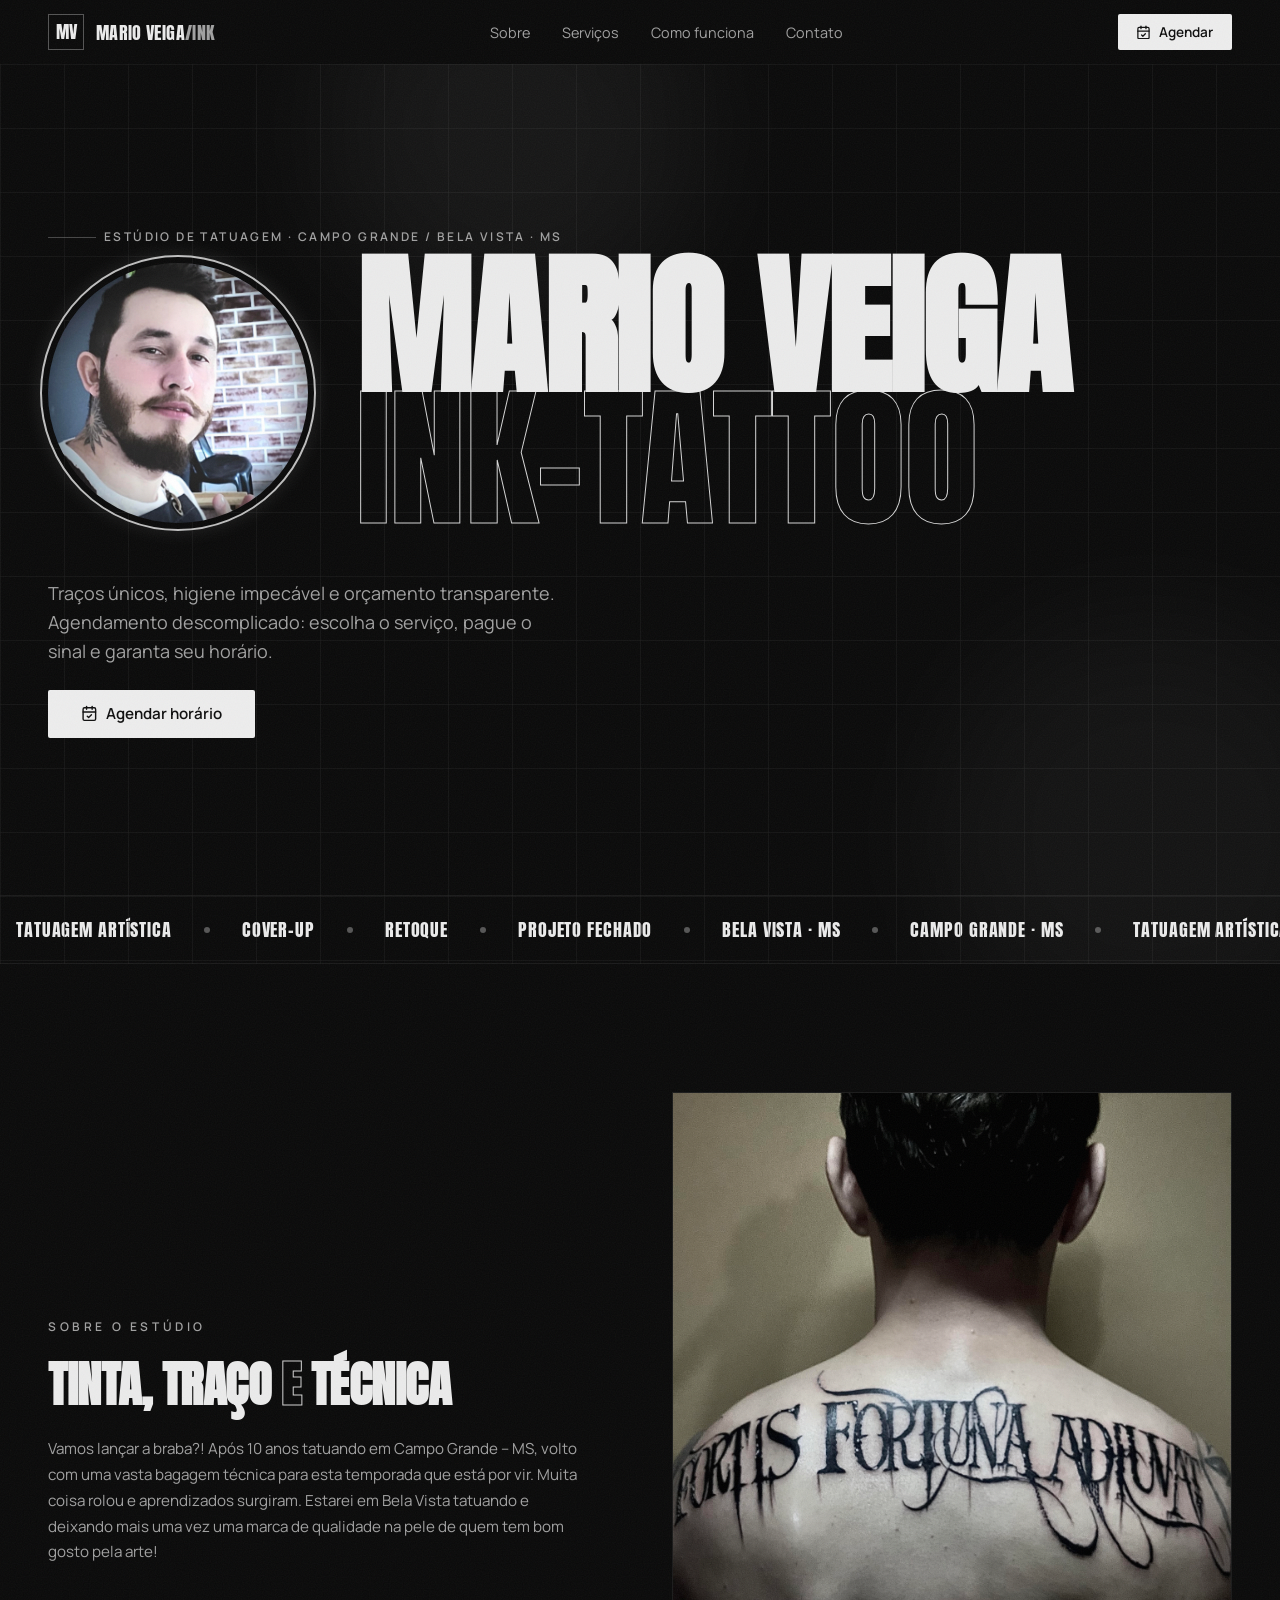
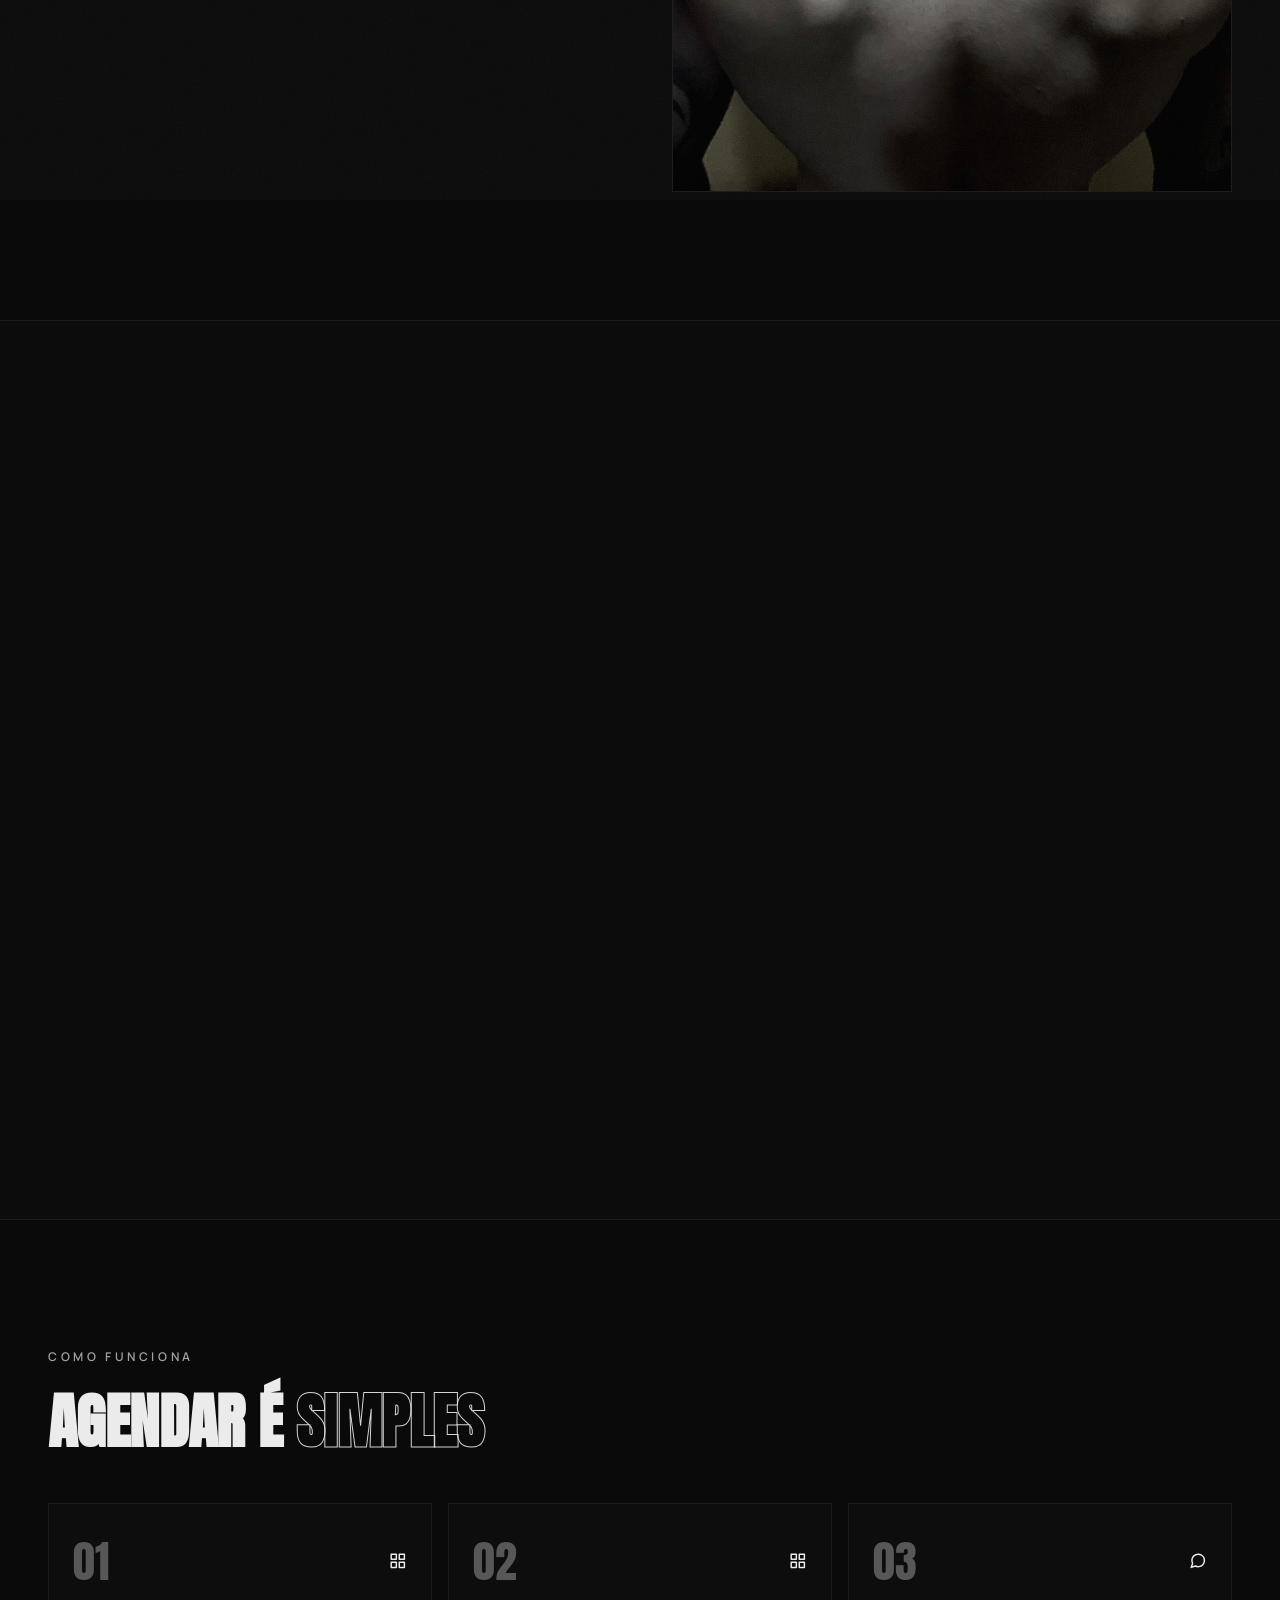
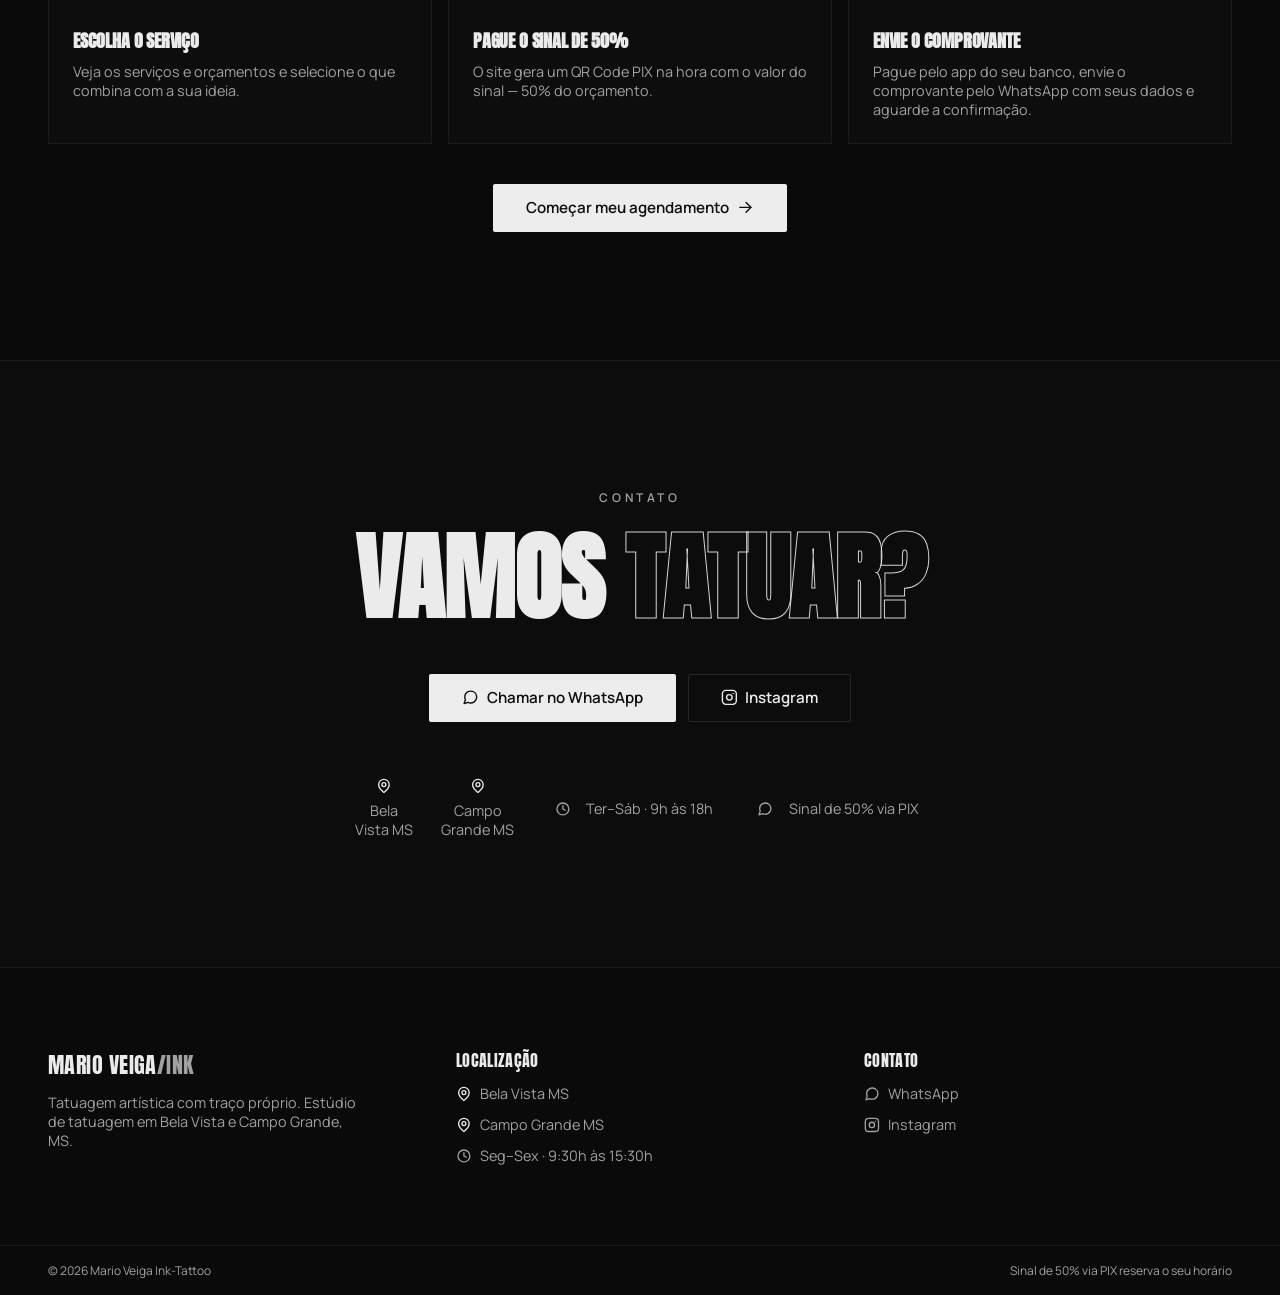
==== index.html @ 8af50e19 "primeiro commit Site pronto, html css e js." ====
<!doctype html>
<html lang="pt-BR">
  <head>
    <meta charset="UTF-8" />
    <link href="./favicon.ico" rel="icon shortcut" />
    <meta name="viewport" content="width=device-width, initial-scale=1.0" />
    <link rel="preconnect" href="https://fonts.googleapis.com" />
    <link rel="preconnect" href="https://fonts.gstatic.com" crossorigin />
    <link
      href="https://fonts.googleapis.com/css2?family=Anton&family=Manrope:wght@400;500;600;700;800&display=swap"
      rel="stylesheet"
    />
    <link rel="stylesheet" href="./assets/css/variables.css" />
    <link rel="stylesheet" href="./assets/css/resset.css" />
    <link rel="stylesheet" href="./assets/css/base.css" />
    <link rel="stylesheet" href="./assets/css/components.css" />
    <link rel="stylesheet" href="./assets/css/navbar.css" />
    <link rel="stylesheet" href="assets/css/style.css" />
    <link rel="stylesheet" href="assets/css/responsive.css" />
    <title>Mario Veiga Ink-Tattoo | Estúdio de Tatuagem e Piercing, MS</title>
    <meta
      name="description"
      content="Estúdio de tatuagem e piercing,Bela Vista-MS e Campo Grande-MS. Agende seu horário com sinal de 50% via PIX e garanta sua sessão."
    />
    <meta name="author" content="Mario Veiga Ink-Tattoo" />
  </head>
  <body class="grain" data-page="index">
    <!-- ===== Navbar ===== -->
    <header class="navbar">
      <div class="container navbar-row">
        <a href="index.html" class="brand">
          <span class="brand-mark">MV</span>
          <span class="brand-name"
            >MARIO VEIGA<span class="muted">/INK</span></span
          >
        </a>

        <nav class="nav-links">
          <button type="button" data-scroll-to="sobre">Sobre</button>
          <button type="button" data-scroll-to="servicos">Serviços</button>
          <button type="button" data-scroll-to="como-funciona">
            Como funciona
          </button>
          <button type="button" data-scroll-to="contato">Contato</button>
        </nav>

        <div class="navbar-cta">
          <a class="btn btn-primary btn-sm" href="agendar.html">
            <svg class="icon" viewBox="0 0 24 24">
              <rect x="3" y="4" width="18" height="18" rx="2" />
              <line x1="16" y1="2" x2="16" y2="6" />
              <line x1="8" y1="2" x2="8" y2="6" />
              <line x1="3" y1="10" x2="21" y2="10" />
              <path d="m9 16 2 2 4-4" />
            </svg>
            Agendar
          </a>
        </div>

        <button
          type="button"
          class="nav-toggle"
          data-nav-toggle
          aria-label="Abrir menu"
          aria-expanded="false"
        >
          <svg class="icon" viewBox="0 0 24 24">
            <line x1="4" y1="7" x2="20" y2="7" />
            <line x1="4" y1="12" x2="20" y2="12" />
            <line x1="4" y1="17" x2="20" y2="17" />
          </svg>
        </button>
      </div>

      <nav class="mobile-menu" data-mobile-menu>
        <div class="mobile-menu-links">
          <button type="button" data-scroll-to="sobre">Sobre</button>
          <button type="button" data-scroll-to="servicos">Serviços</button>
          <button type="button" data-scroll-to="como-funciona">
            Como funciona
          </button>
          <button type="button" data-scroll-to="contato">Contato</button>
          <a class="btn btn-primary btn-sm" href="agendar.html">
            <svg class="icon" viewBox="0 0 24 24">
              <rect x="3" y="4" width="18" height="18" rx="2" />
              <line x1="16" y1="2" x2="16" y2="6" />
              <line x1="8" y1="2" x2="8" y2="6" />
              <line x1="3" y1="10" x2="21" y2="10" />
              <path d="m9 16 2 2 4-4" />
            </svg>
            Agendar
          </a>
        </div>
      </nav>
    </header>

    <main>
      <!-- ===== Hero ===== -->
      <section class="hero">
        <div class="hero-grid"></div>
        <div class="hero-glow-a"></div>
        <div class="hero-glow-b"></div>

        <div class="container hero-inner">
          <div class="hero-headline">
            <p class="hero-kicker">
              ESTÚDIO DE TATUAGEM · CAMPO GRANDE / BELA VISTA · MS
            </p>

            <div class="hero-title-group">
              <div
                class="about-placeholder-Selfie selfie-reveal"
                data-about-image-slot
              >
                <img
                  class="my-selfie"
                  src="./assets/img/Eu.jpg"
                  alt="Mario Veiga"
                />
              </div>

              <div class="hero-titles">
                <h1 class="display hero-title">Mario Veiga</h1>
                <p class="display hero-title text-outline">Ink-Tattoo</p>
              </div>
            </div>

            <div class="hero-sub">
              <p class="hero-copy">
                Traços únicos, higiene impecável e orçamento transparente.
                Agendamento descomplicado: escolha o serviço, pague o sinal e
                garanta seu horário.
              </p>

              <div class="hero-actions">
                <a class="btn btn-primary btn-lg" href="agendar.html">
                  <svg class="icon" viewBox="0 0 24 24">
                    <rect x="3" y="4" width="18" height="18" rx="2" />
                    <line x1="16" y1="2" x2="16" y2="6" />
                    <line x1="8" y1="2" x2="8" y2="6" />
                    <line x1="3" y1="10" x2="21" y2="10" />
                    <path d="m9 16 2 2 4-4" />
                  </svg>
                  Agendar horário
                </a>
              </div>
            </div>
          </div>
        </div>

        <div class="marquee-track">
          <div class="marquee-strip">
            <div class="marquee-copy">
              <span class="marquee-item"
                >Tatuagem artística<span class="dot"></span
              ></span>
              <span class="marquee-item"
                >Cover-up<span class="dot"></span
              ></span>
              <span class="marquee-item">Retoque<span class="dot"></span></span>
              <span class="marquee-item"
                >Projeto fechado<span class="dot"></span
              ></span>
              <span class="marquee-item"
                >Bela Vista · MS<span class="dot"></span
              ></span>
              <span class="marquee-item"
                >Campo Grande · MS<span class="dot"></span
              ></span>
            </div>
            <div class="marquee-copy" aria-hidden="true">
              <span class="marquee-item"
                >Tatuagem artística<span class="dot"></span
              ></span>
              <span class="marquee-item"
                >Cover-up<span class="dot"></span
              ></span>
              <span class="marquee-item">Retoque<span class="dot"></span></span>
              <span class="marquee-item"
                >Projeto fechado<span class="dot"></span
              ></span>
              <span class="marquee-item"
                >Bela Vista · MS<span class="dot"></span
              ></span>
            </div>
          </div>
        </div>
      </section>

      <!-- ===== Sobre ===== -->
      <section id="sobre" class="section container">
        <div class="about-grid">
          <div class="reveal">
            <p class="eyebrow">SOBRE O ESTÚDIO</p>
            <h2 class="display about-heading">
              Tinta, traço <span class="text-outline">e</span> técnica
            </h2>
            <p class="about-copy">
              Vamos lançar a braba?! Após 10 anos tatuando em Campo Grande – MS,
              volto com uma vasta bagagem técnica para esta temporada que está
              por vir. Muita coisa rolou e aprendizados surgiram. Estarei em
              Bela Vista tatuando e deixando mais uma vez uma marca de qualidade
              na pele de quem tem bom gosto pela arte!
            </p>
          </div>

          <div class="about-frame reveal">
            <div class="about-placeholder" data-about-image-slot>
              <img
                src="./assets/img/Tattoo.jpg"
                alt="Imagem de tatuagem feita por Mario Veiga Ink-Tattoo"
              />
            </div>
          </div>
        </div>
      </section>

      <!-- ===== Serviços ===== -->
      <section id="servicos" class="section-bordered">
        <div class="container section">
          <div class="services-head reveal">
            <div>
              <p class="eyebrow">SERVIÇOS & ORÇAMENTOS</p>
              <h2 class="display">
                O que você <span class="text-outline">vai</span> tatuar
              </h2>
            </div>
            <p class="services-note">
              Valores de referência. O orçamento final é confirmado no WhatsApp
              antes de reservar.
            </p>
          </div>

          <div class="services-grid" data-services-grid></div>
        </div>
      </section>

      <!-- ===== Como funciona ===== -->
      <section id="como-funciona" class="section container">
        <div class="how-head reveal">
          <p class="eyebrow">COMO FUNCIONA</p>
          <h2 class="display">
            Agendar é <span class="text-outline">simples</span>
          </h2>
        </div>

        <div class="how-grid">
          <div class="how-card reveal">
            <div class="how-card-top">
              <span class="how-number">01</span>
              <svg class="icon" viewBox="0 0 24 24">
                <rect x="3" y="3" width="7" height="7" />
                <rect x="14" y="3" width="7" height="7" />
                <rect x="14" y="14" width="7" height="7" />
                <rect x="3" y="14" width="7" height="7" />
              </svg>
            </div>
            <h3 class="display">Escolha o serviço</h3>
            <p>
              Veja os serviços e orçamentos e selecione o que combina com a sua
              ideia.
            </p>
          </div>
          <div class="how-card reveal">
            <div class="how-card-top">
              <span class="how-number">02</span>
              <svg class="icon" viewBox="0 0 24 24">
                <rect x="3" y="3" width="7" height="7" />
                <rect x="14" y="3" width="7" height="7" />
                <rect x="14" y="14" width="7" height="7" />
                <rect x="3" y="14" width="7" height="7" />
              </svg>
            </div>
            <h3 class="display">Pague o sinal de 50%</h3>
            <p>
              O site gera um QR Code PIX na hora com o valor do sinal — 50% do
              orçamento.
            </p>
          </div>
          <div class="how-card reveal">
            <div class="how-card-top">
              <span class="how-number">03</span>
              <svg class="icon" viewBox="0 0 24 24">
                <path
                  d="M21 11.5a8.38 8.38 0 0 1-.9 3.8 8.5 8.5 0 0 1-7.6 4.7 8.38 8.38 0 0 1-3.8-.9L3 21l1.9-5.7a8.38 8.38 0 0 1-.9-3.8 8.5 8.5 0 0 1 4.7-7.6 8.38 8.38 0 0 1 3.8-.9h.5a8.48 8.48 0 0 1 8 8v.5z"
                />
              </svg>
            </div>
            <h3 class="display">Envie o comprovante</h3>
            <p>
              Pague pelo app do seu banco, envie o comprovante pelo WhatsApp com
              seus dados e aguarde a confirmação.
            </p>
          </div>
        </div>

        <div class="how-cta reveal">
          <a class="btn btn-primary btn-lg" href="agendar.html">
            Começar meu agendamento
            <svg class="icon" viewBox="0 0 24 24">
              <line x1="4" y1="12" x2="20" y2="12" />
              <polyline points="13 5 20 12 13 19" />
            </svg>
          </a>
        </div>
      </section>

      <!-- ===== Contato ===== -->
      <section
        id="contato"
        class="section-top-border"
        style="background: hsl(0 0% 7% / 0.3)"
      >
        <div class="container section contact-inner reveal">
          <p class="eyebrow">CONTATO</p>
          <h2 class="display">
            Vamos <span class="text-outline">tatuar?</span>
          </h2>

          <div class="contact-actions">
            <a
              class="btn btn-primary btn-lg"
              data-whatsapp-link
              href="#"
              target="_blank"
              rel="noreferrer"
            >
              <svg class="icon" viewBox="0 0 24 24">
                <path
                  d="M21 11.5a8.38 8.38 0 0 1-.9 3.8 8.5 8.5 0 0 1-7.6 4.7 8.38 8.38 0 0 1-3.8-.9L3 21l1.9-5.7a8.38 8.38 0 0 1-.9-3.8 8.5 8.5 0 0 1 4.7-7.6 8.38 8.38 0 0 1 3.8-.9h.5a8.48 8.48 0 0 1 8 8v.5z"
                />
              </svg>
              Chamar no WhatsApp
            </a>
            <a
              class="btn btn-outline btn-lg"
              data-instagram-link
              href="#"
              target="_blank"
              rel="noreferrer"
            >
              <svg class="icon" viewBox="0 0 24 24">
                <rect x="2" y="2" width="20" height="20" rx="5" />
                <circle cx="12" cy="12" r="4" />
                <line x1="17.5" y1="6.5" x2="17.5" y2="6.5" />
              </svg>
              Instagram
            </a>
          </div>

          <div class="contact-info">
            <div class="location-list" data-locations></div>

            <div>
              <svg class="icon" viewBox="0 0 24 24">
                <circle cx="12" cy="12" r="9" />
                <polyline points="12 7 12 12 15.5 14" />
              </svg>
              <span>Ter–Sáb · 9h às 18h</span>
            </div>

            <div>
              <svg class="icon" viewBox="0 0 24 24">
                <path
                  d="M21 11.5a8.38 8.38 0 0 1-.9 3.8 8.5 8.5 0 0 1-7.6 4.7 8.38 8.38 0 0 1-3.8-.9L3 21l1.9-5.7a8.38 8.38 0 0 1-.9-3.8 8.5 8.5 0 0 1 4.7-7.6 8.38 8.38 0 0 1 3.8-.9h.5a8.48 8.48 0 0 1 8 8v.5z"
                />
              </svg>
              <span>Sinal de 50% via PIX</span>
            </div>
          </div>
        </div>
      </section>
    </main>

    <!-- ===== Rodapé ===== -->
    <footer class="section-top-border">
      <div class="container footer-top">
        <div>
          <p class="footer-brand">MARIO VEIGA<span class="muted">/INK</span></p>
          <p class="footer-tagline">
            <span data-tagline></span>. Estúdio de tatuagem em
            <span data-city></span>.
          </p>
        </div>

        <div class="footer-col">
          <p class="footer-col-title">LOCALIZAÇÃO</p>

          <div class="footer-locations" data-locations></div>

          <p>
            <svg class="icon" viewBox="0 0 24 24">
              <circle cx="12" cy="12" r="9" />
              <polyline points="12 7 12 12 15.5 14" />
            </svg>
            Seg–Sex · 9:30h às 15:30h
          </p>
        </div>

        <div class="footer-col">
          <p class="footer-col-title">CONTATO</p>
          <a data-whatsapp-link href="#" target="_blank" rel="noreferrer">
            <svg class="icon" viewBox="0 0 24 24">
              <path
                d="M21 11.5a8.38 8.38 0 0 1-.9 3.8 8.5 8.5 0 0 1-7.6 4.7 8.38 8.38 0 0 1-3.8-.9L3 21l1.9-5.7a8.38 8.38 0 0 1-.9-3.8 8.5 8.5 0 0 1 4.7-7.6 8.38 8.38 0 0 1 3.8-.9h.5a8.48 8.48 0 0 1 8 8v.5z"
              />
            </svg>
            WhatsApp
          </a>
          <a data-instagram-link href="#" target="_blank" rel="noreferrer">
            <svg class="icon" viewBox="0 0 24 24">
              <rect x="2" y="2" width="20" height="20" rx="5" />
              <circle cx="12" cy="12" r="4" />
              <line x1="17.5" y1="6.5" x2="17.5" y2="6.5" />
            </svg>
            Instagram
          </a>
        </div>
      </div>

      <div class="footer-bottom">
        <div class="container">
          <p>© <span data-year></span> <span data-studio-name></span></p>
          <p>Sinal de 50% via PIX reserva o seu horário</p>
        </div>
      </div>
    </footer>

    <script src="assets/js/config.js"></script>
    <script src="assets/js/pix.js"></script>
    <script src="assets/js/main.js"></script>
  </body>
</html>
---- assets/css/variables.css ----
/* ============================================================
   Mario Veiga Ink-Tattoo — folha de estilos única
   Tema: preto e cinza, tipografia Anton (display) + Manrope (texto)
   ============================================================ */

:root {
  --background: hsl(0 0% 4%);
  --foreground: hsl(0 0% 92%);

  --card: hsl(0 0% 7%);
  --card-foreground: hsl(0 0% 92%);

  --primary: hsl(0 0% 93%);
  --primary-foreground: hsl(0 0% 6%);

  --muted-foreground: hsl(0 0% 63%);

  --destructive: hsl(0 72% 44%);
  --destructive-foreground: hsl(0 0% 98%);

  --border: hsl(0 0% 15%);
  --border-soft: hsl(0 0% 15% / 0.6);
  --input: hsl(0 0% 15%);
  --ring: hsl(0 0% 70%);

  --radius: 0.5rem;
}
---- assets/css/resset.css ----
/* ---------- Reset ---------- */
*,
*::before,
*::after {
  box-sizing: border-box;
  margin: 0;
  padding: 0;
}

html {
  scroll-behavior: smooth;
}

body {
  background: var(--background);
  color: var(--foreground);
  font-family: "Manrope", ui-sans-serif, system-ui, sans-serif;
  -webkit-font-smoothing: antialiased;
  min-height: 100%;
}

img {
  max-width: 100%;
  display: block;
}

a {
  color: inherit;
  text-decoration: none;
}

button {
  font: inherit;
  color: inherit;
  background: none;
  border: none;
  cursor: pointer;
}

input,
select,
textarea {
  font: inherit;
  color: inherit;
}

ul,
ol {
  list-style: none;
}

::selection {
  background: hsl(0 0% 92%);
  color: hsl(0 0% 6%);
}

:focus-visible {
  outline: 2px solid var(--ring);
  outline-offset: 2px;
}

svg {
  flex-shrink: 0;
}

.icon {
  width: 1.1em;
  height: 1.1em;
  stroke: currentColor;
  fill: none;
  stroke-width: 2;
  stroke-linecap: round;
  stroke-linejoin: round;
  vertical-align: -0.15em;
}
---- assets/css/base.css ----
/* ---------- Layout ---------- */
.container {
  width: 100%;
  max-width: 1280px;
  margin: 0 auto;
  padding-left: 1.5rem;
  padding-right: 1.5rem;
}

.section {
  padding-top: 6rem;
  padding-bottom: 6rem;
}

.section-bordered {
  border-top: 1px solid var(--border-soft);
  border-bottom: 1px solid var(--border-soft);
  background: hsl(0 0% 7% / 0.3);
}

.section-top-border {
  border-top: 1px solid var(--border-soft);
}

/* ---------- Grain overlay ---------- */
.grain {
  position: relative;
  min-height: 100vh;
  overflow-x: hidden;
}

.grain::after {
  content: "";
  position: fixed;
  inset: -100%;
  pointer-events: none;
  z-index: 60;
  opacity: 0.05;
  background-image: url("data:image/svg+xml,%3Csvg xmlns='http://www.w3.org/2000/svg' width='300' height='300'%3E%3Cfilter id='n'%3E%3CfeTurbulence type='fractalNoise' baseFrequency='0.85' numOctaves='2' stitchTiles='stitch'/%3E%3C/filter%3E%3Crect width='100%25' height='100%25' filter='url(%23n)'/%3E%3C/svg%3E");
}

/* ---------- Reveal-on-scroll ---------- */
.reveal {
  opacity: 0;
  transform: translateY(24px);
  transition:
    opacity 0.6s ease,
    transform 0.6s ease;
}

.reveal.is-visible {
  opacity: 1;
  transform: translateY(0);
}

/* ---------- Typography ---------- */
.eyebrow {
  margin-bottom: 1.5rem;
  font-size: 0.75rem;
  font-weight: 600;
  letter-spacing: 0.3em;
  color: var(--muted-foreground);
}

.display {
  font-family: "Anton", ui-sans-serif, system-ui, sans-serif;
  text-transform: uppercase;
  letter-spacing: -0.01em;
}

.text-outline {
  color: transparent;
  -webkit-text-stroke: 1px hsl(0 0% 92% / 0.9);
}

.muted {
  color: var(--muted-foreground);
}

/* Todo comportamento responsivo (media queries) deste arquivo
   foi movido para assets/css/responsive.css */
---- assets/css/components.css ----
/* ---------- Buttons ---------- */
.btn {
  display: inline-flex;
  align-items: center;
  justify-content: center;
  gap: 0.5rem;
  height: 2.75rem;
  padding: 0 1.75rem;
  font-size: 0.9rem;
  font-weight: 600;
  border-radius: 0.125rem;
  border: 1px solid transparent;
  transition:
    background-color 0.2s,
    color 0.2s,
    border-color 0.2s;
  white-space: nowrap;
}

.btn-primary {
  background: var(--primary);
  color: var(--primary-foreground);
}

.btn-primary:hover {
  background: hsl(0 0% 82%);
}

.btn-outline {
  border-color: var(--border);
  color: var(--foreground);
}

.btn-outline:hover {
  border-color: hsl(0 0% 45%);
  background: hsl(0 0% 100% / 0.03);
}

.btn-sm {
  height: 2.25rem;
  padding: 0 1.1rem;
  font-size: 0.85rem;
}

.btn-lg {
  height: 3rem;
  padding: 0 2rem;
  font-size: 0.95rem;
}

.btn-full {
  width: 100%;
}

.btn:disabled {
  opacity: 0.5;
  cursor: not-allowed;
}
---- assets/css/navbar.css ----
Navbar · CSS
/* ============================================================
   Navbar
   ============================================================ */
.navbar {
  position: fixed;
  inset-inline: 0;
  top: 0;
  z-index: 50;
  border-bottom: 1px solid var(--border-soft);
  background: hsl(0 0% 4% / 0.8);
  backdrop-filter: blur(10px);
}
 
.navbar-row {
  height: 4rem;
  display: flex;
  align-items: center;
  justify-content: space-between;
}
 
.brand {
  display: flex;
  align-items: center;
  gap: 0.75rem;
}
 
.brand-mark {
  display: flex;
  align-items: center;
  justify-content: center;
  width: 2.25rem;
  height: 2.25rem;
  border: 1px solid hsl(0 0% 100% / 0.3);
  font-family: "Anton", sans-serif;
  font-size: 1.1rem;
  line-height: 1;
}
 
.brand-name {
  font-family: "Anton", sans-serif;
  font-size: 1.1rem;
  letter-spacing: 0.02em;
  text-transform: uppercase;
}
 
/* Mobile-first: menu de desktop e CTA ficam ocultos por padrão,
   o toggle do menu mobile fica visível. A troca para desktop
   está em responsive.css (≥768px). */
.nav-links {
  display: none;
  align-items: center;
  gap: 2rem;
}
 
.nav-links button {
  font-size: 0.9rem;
  color: var(--muted-foreground);
  transition: color 0.2s;
}
 
.nav-links button:hover {
  color: var(--foreground);
}
 
.navbar-cta {
  display: none;
}
 
.nav-toggle {
  display: inline-flex;
}
 
.mobile-menu {
  display: none;
  border-top: 1px solid var(--border-soft);
  background: hsl(0 0% 4% / 0.95);
  padding: 1rem 1.5rem 1.25rem;
}
 
.mobile-menu.is-open {
  display: block;
}
 
.mobile-menu-links {
  display: flex;
  flex-direction: column;
  gap: 1rem;
}
 
.mobile-menu-links button {
  text-align: left;
  font-size: 0.9rem;
  color: var(--muted-foreground);
}
 
.mobile-menu .btn {
  margin-top: 0.25rem;
}
---- assets/css/style.css ----
/* ============================================================
   HERO SECTION
   ============================================================ */
.hero {
  position: relative;
  display: flex;
  flex-direction: column;
  min-height: 100vh;
  min-height: 100dvh; /* Altura perfeita em navegadores mobile */
  overflow: hidden;
  background-color: hsl(0 0% 4%);
}

.hero-grid {
  position: absolute;
  inset: 0;
  background-image:
    linear-gradient(to right, hsl(0 0% 15% / 0.35) 1px, transparent 1px),
    linear-gradient(to bottom, hsl(0 0% 15% / 0.35) 1px, transparent 1px);
  background-size: 40px 40px; /* Grade menor para melhor escala em telas pequenas */
}

.hero-glow-a,
.hero-glow-b {
  position: absolute;
  border-radius: 50%;
  filter: blur(64px);
  pointer-events: none;
}

.hero-glow-a {
  top: -4rem;
  left: 10%;
  width: 16rem;
  height: 16rem;
  background: hsl(0 0% 100% / 0.05);
}

.hero-glow-b {
  bottom: -4rem;
  right: -4rem;
  width: 18rem;
  height: 18rem;
  background: hsl(0 0% 100% / 0.04);
}

.hero-inner {
  position: relative;
  flex: 1;
  display: flex;
  flex-direction: column;
  justify-content: center;
  padding-top: 6rem; /* Dá espaço para a Navbar fixa */
  padding-bottom: 4rem;
  z-index: 2;
}

.hero-headline {
  position: relative;
  display: flex;
  flex-direction: column;
  align-items: center; /* Centraliza tudo por padrão no Mobile */
  text-align: center;
  width: 100%;
}

.hero-kicker {
  margin-bottom: 1.5rem;
  display: flex;
  align-items: center;
  flex-direction: column; /* Empilha o traço e o texto no mobile */
  gap: 0.5rem;
  font-size: 0.7rem;
  font-weight: 600;
  letter-spacing: 0.2em;
  color: var(--muted-foreground);
  line-height: 1.4;
}

.hero-kicker::before {
  content: "";
  height: 1px;
  width: 2rem;
  background: hsl(0 0% 63% / 0.4);
}

/* Grupo foto + título: no mobile fica empilhado (foto em cima
   do título), no desktop fica lado a lado — ver responsive.css
   (≥1024px). Sem position:absolute, sem padding manual: o
   espaçamento entre foto e texto é só o "gap" do flex. */
.hero-title-group {
  display: flex;
  flex-direction: column;
  align-items: center;
  gap: 1.5rem;
  width: 100%;
}

.hero-titles {
  display: flex;
  flex-direction: column;
  align-items: center;
  width: 100%;
}

.hero-title {
  /* Escala perfeita de 2.2rem até o limite que o container permitir */
  font-size: clamp(2.2rem, 12vw, 10.5rem);
  line-height: 0.85;
  text-align: center;
}

.hero-sub {
  margin-top: 2rem;
  display: flex;
  flex-direction: column;
  align-items: center;
  gap: 1.5rem;
  width: 100%;
  padding: 1.5rem;
}

.hero-copy {
  max-width: 32rem;
  color: var(--muted-foreground);
  font-size: 0.95rem;
  line-height: 1.6;
  padding: 0 1rem;
}

.hero-actions {
  display: flex;
  flex-wrap: wrap;
  gap: 1rem;
  justify-content: center;
  width: 100%;
}

/* FOTO DE PERFIL
   Item flex normal dentro de .hero-title-group — nada de
   position:absolute. O tamanho muda por breakpoint (ver
   responsive.css), mas width sempre é igual a height, então
   é sempre um círculo perfeito (nunca uma "oval"). */
.about-placeholder-Selfie {
  position: relative;
  flex-shrink: 0;
  width: 140px;
  height: 140px;
  z-index: 10;
}

.my-selfie {
  width: 100%;
  height: 100%;
  object-fit: cover;
  border-radius: 50%;
  opacity: 0;
  transform: scale(0.85);
  filter: brightness(0);
}

.about-placeholder-Selfie::after {
  content: "";
  position: absolute;
  inset: -8px;
  border-radius: 50%;
  border: 2px solid hsl(0 0% 92% / 0.8);
  box-shadow: 0 0 20px hsl(0 0% 100% / 0.1);
  opacity: 0;
  transform: scale(0.85);
  pointer-events: none;
}

.about-placeholder-Selfie.is-visible::after {
  animation: frame-pop 0.6s ease-out forwards;
  animation-delay: 1.1s;
}

.about-placeholder-Selfie.is-visible .my-selfie {
  animation: selfie-enter 1.1s cubic-bezier(0.16, 1, 0.3, 1) forwards;
}

/* Antes essa animação sempre terminava em translateX(0),
   o que anulava qualquer posição horizontal definida em CSS
   estático — por isso a foto nunca ficava onde devia no
   desktop, não importava o que a gente mudasse. Agora ela só
   faz fade + leve zoom, então o estado final da animação bate
   exatamente com o estado de repouso definido acima. */
@keyframes selfie-enter {
  0% {
    opacity: 0;
    transform: scale(0.85);
    filter: brightness(0);
  }
  55% {
    opacity: 1;
    filter: brightness(0.35);
  }
  100% {
    opacity: 1;
    transform: scale(1);
    filter: brightness(1);
  }
}

@keyframes frame-pop {
  to {
    opacity: 1;
    transform: scale(1);
  }
}

/* ============================================================
   SOBRE (ABOUT)
   Obs: essa seção não tinha CSS em nenhum arquivo do projeto —
   só existia no HTML. Regras adicionadas do zero, mobile-first,
   seguindo o mesmo padrão visual das outras seções (grid,
   bordas finas, mesma paleta). O breakpoint de 2 colunas está
   em responsive.css.
   ============================================================ */
.about-grid {
  display: grid;
  gap: 2.5rem;
  align-items: center;
}

.about-heading {
  margin-top: 1rem;
  font-size: clamp(2rem, 5vw, 3rem);
  line-height: 1.1;
}

.about-copy {
  margin-top: 1.5rem;
  max-width: 34rem;
  color: var(--muted-foreground);
  font-size: 0.95rem;
  line-height: 1.7;
}

.about-frame {
  border: 1px solid var(--border-soft);
  overflow: hidden;
}

.about-placeholder {
  aspect-ratio: 4 / 5;
  width: 100%;
}

.about-placeholder img {
  width: 100%;
  height: 100%;
  object-fit: cover;
  display: block;
}

/* ============================================================
   SERVIÇOS (SERVICES)
   ============================================================ */
.services-head h2 {
  font-size: clamp(2.2rem, 6vw, 3.75rem);
  line-height: 1.1;
}

.services-note {
  max-width: 20rem;
  font-size: 0.9rem;
  color: var(--muted-foreground);
}

.services-grid {
  display: grid;
  gap: 1rem;
}

.service-card {
  display: flex;
  flex-direction: column;
  border: 1px solid var(--border-soft);
  background: var(--background);
  padding: 1.5rem;
  transition: border-color 0.2s;
}

.service-card:hover {
  border-color: hsl(0 0% 100% / 0.4);
}

.service-card-top {
  display: flex;
  align-items: center;
  justify-content: space-between;
}

.service-index {
  font-family: "Anton", sans-serif;
  font-size: 0.85rem;
  color: var(--muted-foreground);
}

.service-duration {
  display: flex;
  align-items: center;
  gap: 0.35rem;
  font-size: 0.75rem;
  color: var(--muted-foreground);
}

.service-card h3 {
  margin-top: 2rem;
  font-size: 1.4rem;
}

.service-desc {
  margin-top: 0.5rem;
  flex: 1;
  font-size: 0.9rem;
  color: var(--muted-foreground);
}

.service-foot {
  margin-top: 1.5rem;
  padding-top: 1rem;
  border-top: 1px solid var(--border-soft);
  display: flex;
  align-items: center;
  justify-content: space-between;
}

.service-price {
  font-family: "Anton", sans-serif;
  font-size: 1.4rem;
}

.service-link {
  display: flex;
  align-items: center;
  gap: 0.35rem;
  font-size: 0.9rem;
  font-weight: 600;
  transition: color 0.2s;
}

.service-link:hover {
  color: hsl(0 0% 63%);
}

.service-card.custom {
  justify-content: space-between;
  border-style: dashed;
}

.service-card.custom .service-index {
  font-size: 1rem;
}

/* ============================================================
   COMO FUNCIONA (HOW IT WORKS)
   ============================================================ */
.how-head {
  margin-bottom: 3rem;
}

.how-head h2 {
  font-size: clamp(2.2rem, 6vw, 3.75rem);
  line-height: 1.1;
}

.how-grid {
  display: grid;
  gap: 1rem;
}

.how-card {
  border: 1px solid var(--border-soft);
  background: hsl(0 0% 7% / 0.4);
  padding: 1.5rem;
}

.how-card-top {
  display: flex;
  align-items: center;
  justify-content: space-between;
}

.how-number {
  font-family: "Anton", sans-serif;
  font-size: 2.75rem;
  color: hsl(0 0% 63% / 0.5);
}

.how-card h3 {
  margin-top: 2rem;
  font-size: 1.15rem;
}

.how-card p {
  margin-top: 0.5rem;
  font-size: 0.9rem;
  color: var(--muted-foreground);
}

.how-cta {
  margin-top: 2.5rem;
  text-align: center;
}

/* ============================================================
   CONTATO & LOCALIZAÇÕES (CONTACT)
   ============================================================ */
.contact-inner {
  text-align: center;
}

.contact-inner h2 {
  font-size: clamp(2.6rem, 9vw, 6rem);
  line-height: 1;
}

.contact-actions {
  margin: 3rem auto 0;
  max-width: 40rem;
  display: flex;
  flex-direction: column;
  align-items: center;
  justify-content: center;
  gap: 0.75rem;
}

.contact-actions .btn {
  width: 100%;
}

.location-list {
  display: flex;
  flex-direction: row;
  justify-content: center;
  align-items: center;
  gap: 1.5rem;
}

.location-link {
  display: flex;
  flex-direction: column;
  align-items: center;
  gap: 0.5rem;
  color: var(--muted-foreground);
  transition:
    color 0.2s ease,
    transform 0.2s ease;
}

.location-link:hover {
  color: var(--foreground);
  transform: translateY(-2px);
}

.location-link .icon {
  color: var(--foreground);
}

.contact-info {
  margin: 3.5rem auto 0;
  max-width: 36rem;
  display: grid;
  gap: 2rem;
  font-size: 0.9rem;
  color: var(--muted-foreground);
}

.contact-info div {
  display: flex;
  align-items: center;
  gap: 1rem;
}

/* ============================================================
   FOOTER
   ============================================================ */
.footer-top {
  display: grid;
  gap: 2.5rem;
  padding-top: 4rem;
  padding-bottom: 4rem;
}

.footer-brand {
  font-family: "Anton", sans-serif;
  font-size: 1.4rem;
  letter-spacing: 0.02em;
  text-transform: uppercase;
}

.footer-tagline {
  margin-top: 0.75rem;
  max-width: 20rem;
  font-size: 0.9rem;
  color: var(--muted-foreground);
}

.footer-col {
  display: flex;
  flex-direction: column;
  gap: 0.75rem;
  font-size: 0.9rem;
  color: var(--muted-foreground);
}

.footer-col-title {
  font-family: "Anton", sans-serif;
  font-size: 1rem;
  letter-spacing: 0.02em;
  color: var(--foreground);
}

.footer-col a,
.footer-col p {
  display: flex;
  align-items: center;
  gap: 0.5rem;
}

.footer-col a {
  transition: color 0.2s;
}

.footer-col a:hover {
  color: var(--foreground);
}

.footer-locations {
  display: flex;
  flex-direction: column;
  gap: 0.75rem;
}

.footer-locations .location-link {
  flex-direction: row;
  justify-content: flex-start;
}

.footer-bottom {
  border-top: 1px solid var(--border-soft);
  padding: 1rem 0;
}

.footer-bottom .container {
  display: flex;
  flex-direction: column;
  align-items: center;
  justify-content: space-between;
  gap: 0.5rem;
  font-size: 0.75rem;
  color: var(--muted-foreground);
}

/* ============================================================
   PÁGINA DE AGENDAMENTO (BOOKING PAGE)
   ============================================================ */
.booking-main {
  padding-top: 7rem;
  padding-bottom: 8rem;
}

.booking-header {
  margin-bottom: 2.5rem;
  max-width: 42rem;
}

.booking-header h1 {
  font-size: clamp(2.2rem, 6vw, 3rem);
}

.booking-header p {
  margin-top: 0.75rem;
  font-size: 0.9rem;
  color: var(--muted-foreground);
}

/* Mobile-first: 2 colunas no celular (4 itens ficavam
   espremidos em telas de 320-360px), 4 colunas a partir
   de 480px — ver responsive.css */
.steps-bar {
  margin-bottom: 2.5rem;
  display: grid;
  grid-template-columns: repeat(2, 1fr);
  gap: 0.5rem 1rem;
}

.steps-bar li {
  border-top: 2px solid var(--border);
  padding-top: 0.75rem;
}

.steps-bar li.active {
  border-color: var(--foreground);
}

.steps-bar span {
  display: block;
  font-size: 0.7rem;
  font-weight: 600;
  text-transform: uppercase;
  letter-spacing: 0.05em;
  color: var(--muted-foreground);
}

.steps-bar li.active span {
  color: var(--foreground);
}

.steps-bar .step-full {
  display: none;
}

/* Sem isso o JS mostrava step-short E step-full ao mesmo tempo
   (o "SERVIÇO SERVIÇO" duplicado) — o step-full já tinha regra
   de esconder, faltava o par pro step-short. */
.steps-bar .step-short {
  display: inline;
}

/* ---------- Visibilidade dos passos ----------
   O JS (booking.js) alterna a classe "active" em cada
   .booking-step conforme bookingState.step. Sem isso, os 4
   passos (Serviço, Dados, Pagamento, Confirmação) apareciam
   todos ao mesmo tempo, empilhados. */
.booking-step {
  display: none;
}

.booking-step.active {
  display: block;
}

/* ============================================================
   PASSO 1 — SELEÇÃO DE SERVIÇO
   ============================================================ */
.service-select-grid {
  display: grid;
  gap: 1rem;
  margin-bottom: 1.5rem;
}

.service-pick {
  position: relative;
  display: flex;
  flex-direction: column;
  width: 100%;
  text-align: left;
  border: 1px solid var(--border-soft);
  background: var(--background);
  padding: 1.5rem;
  cursor: pointer;
  transition:
    border-color 0.2s,
    background-color 0.2s;
}

.service-pick:hover {
  border-color: hsl(0 0% 100% / 0.4);
}

.service-pick.selected {
  border-color: var(--foreground);
  background: hsl(0 0% 100% / 0.04);
}

.service-pick .check-badge {
  position: absolute;
  top: 1rem;
  right: 1rem;
  display: flex;
  align-items: center;
  justify-content: center;
  width: 1.5rem;
  height: 1.5rem;
  border-radius: 50%;
  border: 1px solid var(--border-soft);
  opacity: 0;
  transform: scale(0.8);
  transition:
    opacity 0.2s,
    transform 0.2s;
}

.service-pick.selected .check-badge {
  opacity: 1;
  transform: scale(1);
  border-color: var(--foreground);
  background: var(--foreground);
  color: var(--background);
}

.service-pick .check-badge .icon {
  width: 0.85em;
  height: 0.85em;
}

.service-pick .name {
  font-size: 1.15rem;
  padding-right: 2rem;
}

.service-pick .desc {
  margin-top: 0.5rem;
  flex: 1;
  font-size: 0.85rem;
  color: var(--muted-foreground);
}

.service-pick .row {
  display: flex;
  align-items: center;
  justify-content: space-between;
  margin-top: 1rem;
  padding-top: 0.75rem;
  border-top: 1px solid var(--border-soft);
}

.service-pick .price {
  font-size: 1.1rem;
}

.service-pick .duration {
  display: flex;
  align-items: center;
  gap: 0.35rem;
  font-size: 0.75rem;
  color: var(--muted-foreground);
}

/* ============================================================
   PASSO 2 — DADOS (FORMULÁRIO)
   ============================================================ */
.form-grid {
  display: grid;
  gap: 1rem;
  margin-bottom: 1rem;
}

.field {
  display: flex;
  flex-direction: column;
  gap: 0.4rem;
  margin-bottom: 1rem;
}

.field label {
  font-size: 0.8rem;
  font-weight: 600;
  color: var(--muted-foreground);
}

.field input,
.field select,
.field textarea {
  border: 1px solid var(--border-soft);
  background: hsl(0 0% 7% / 0.4);
  color: var(--foreground);
  padding: 0.65rem 0.85rem;
  font-size: 0.9rem;
  border-radius: 0.125rem;
}

.field input:focus,
.field select:focus,
.field textarea:focus {
  outline: 2px solid var(--ring);
  outline-offset: 1px;
  border-color: transparent;
}

.field textarea {
  resize: vertical;
  min-height: 5rem;
}

.field .error {
  min-height: 1em;
  font-size: 0.75rem;
  color: hsl(0 70% 60%);
}

.form-actions {
  margin-top: 1.5rem;
  display: flex;
  flex-direction: column-reverse; /* botão principal fica em cima no mobile */
  gap: 1rem;
}

.form-actions .btn {
  width: 100%;
}

/* ============================================================
   PASSO 3 — PAGAMENTO (PIX)
   ============================================================ */
.payment-grid {
  display: grid;
  gap: 2rem;
  margin-bottom: 1.5rem;
}

.payment-summary {
  display: flex;
  flex-direction: column;
}

.payment-summary .service-name {
  font-size: 1.5rem;
}

.payment-summary .datetime {
  margin-top: 0.25rem;
  font-size: 0.9rem;
  color: var(--muted-foreground);
}

.summary-row {
  display: flex;
  align-items: center;
  justify-content: space-between;
  margin-top: 1rem;
  padding-top: 1rem;
  border-top: 1px solid var(--border-soft);
  font-size: 0.9rem;
}

.summary-row.muted-label span:first-child {
  color: var(--muted-foreground);
}

.summary-row.total {
  font-family: "Anton", sans-serif;
  font-size: 1.2rem;
}

.payment-qr {
  display: flex;
  flex-direction: column;
  align-items: center;
  justify-content: center;
  gap: 1rem;
  border: 1px solid var(--border-soft);
  background: hsl(0 0% 7% / 0.4);
  padding: 1.5rem;
  text-align: center;
}

.payment-qr canvas {
  max-width: 100%;
  height: auto;
}

.payment-qr p {
  font-size: 0.8rem;
  color: var(--muted-foreground);
}

.pix-copy-box {
  display: flex;
  align-items: center;
  gap: 0.75rem;
  border: 1px solid var(--border-soft);
  padding: 0.75rem 1rem;
  margin-bottom: 1.5rem;
}

.pix-copy-box code {
  flex: 1;
  overflow-x: auto;
  white-space: nowrap;
  font-size: 0.75rem;
  color: var(--muted-foreground);
}

.confirm-check {
  display: flex;
  align-items: flex-start;
  gap: 0.75rem;
  margin-bottom: 1.5rem;
  font-size: 0.85rem;
  color: var(--muted-foreground);
  cursor: pointer;
}

.confirm-check input {
  margin-top: 0.2rem;
}

.payment-note {
  margin-top: 1.5rem;
  display: flex;
  align-items: flex-start;
  gap: 0.5rem;
  font-size: 0.8rem;
  color: var(--muted-foreground);
}

/* ============================================================
   PASSO 4 — CONFIRMAÇÃO
   ============================================================ */
.confirmation-box {
  padding: 2rem 0;
  text-align: center;
}

.confirmation-box > .icon {
  width: 3rem;
  height: 3rem;
  color: var(--foreground);
}

.confirmation-box h2 {
  margin-top: 1rem;
  font-size: 2rem;
}

.confirmation-box > p {
  margin: 0.75rem auto 0;
  max-width: 30rem;
  font-size: 0.9rem;
  color: var(--muted-foreground);
}

.confirmation-rows {
  margin: 2rem auto 0;
  max-width: 26rem;
  display: flex;
  flex-direction: column;
  gap: 0.5rem;
  text-align: left;
}

.confirmation-rows .row {
  display: flex;
  align-items: center;
  justify-content: space-between;
  padding: 0.6rem 0;
  border-bottom: 1px solid var(--border-soft);
  font-size: 0.85rem;
}

.confirmation-rows .row span:first-child {
  color: var(--muted-foreground);
}

.confirmation-actions {
  margin-top: 2rem;
  display: flex;
  flex-wrap: wrap;
  gap: 1rem;
  justify-content: center;
}

.confirmation-footnote {
  margin-top: 1.5rem;
  display: flex;
  align-items: center;
  justify-content: center;
  gap: 0.5rem;
  font-size: 0.75rem;
  color: var(--muted-foreground);
}

/* ============================================================
   PÁGINA 404
   ============================================================ */
.notfound {
  min-height: 100vh;
  display: flex;
  align-items: center;
  justify-content: center;
  text-align: center;
  padding: 2rem;
}

.notfound h1 {
  font-family: "Anton", sans-serif;
  font-size: 4rem;
}

.notfound p {
  margin: 1rem 0;
  font-size: 1.15rem;
  color: var(--muted-foreground);
}

.notfound a {
  color: hsl(210 90% 65%);
  text-decoration: underline;
}

.notfound a:hover {
  color: hsl(210 90% 75%);
}

/* ============================================================
   LETREIRO CORRIDO (MARQUEE)
   ============================================================ */
.marquee-track {
  width: 100%;
  max-width: 100vw;
  overflow: hidden;
  white-space: nowrap;
  background: hsl(0 0% 4%);
  border-top: 1px solid var(--border-soft);
  border-bottom: 1px solid var(--border-soft);
  padding: 1.25rem 0;
  display: flex;
}

.marquee-strip {
  display: flex;
  flex-shrink: 0;
  white-space: nowrap;
  min-width: 100%;
  animation: marquee-spin 25s linear infinite;
}

.marquee-copy {
  display: flex;
  align-items: center;
  flex-shrink: 0;
}

.marquee-item {
  font-family: "Anton", sans-serif;
  font-size: clamp(0.85rem, 4vw, 1.1rem);
  text-transform: uppercase;
  letter-spacing: 0.05em;
  padding: 0 1rem;
  color: var(--foreground);
  display: inline-flex;
  align-items: center;
}

.marquee-item .dot {
  display: inline-block;
  width: 6px;
  height: 6px;
  border-radius: 50%;
  background: var(--muted-foreground);
  margin-left: 2rem;
  opacity: 0.5;
}

@keyframes marquee-spin {
  0% {
    transform: translateX(0%);
  }
  100% {
    transform: translateX(-50%);
  }
}

/* Todo comportamento responsivo (media queries) deste arquivo
   foi movido para assets/css/responsive.css */
---- assets/css/responsive.css ----
/* ============================================================
   RESPONSIVE.CSS
   Todas as media queries do projeto, num só lugar.

   Regra de ouro: NUNCA adicione @media dentro dos outros
   arquivos (base.css, navbar.css, style.css...) — toda regra
   responsiva nasce e mora aqui.

   Carregamento: este arquivo deve ser o ÚLTIMO <link> do HTML,
   depois de todos os outros CSS, para que as sobrescritas
   funcionem corretamente na cascata.

   Escala de breakpoints usada no projeto:
     480px  → telas de celular um pouco maiores
     640px  → celular grande / phablet
     768px  → tablet
     1024px → notebook / desktop pequeno
     1280px → desktop grande
   ============================================================ */

/* ============================================================
   ≥ 480px
   ============================================================ */
@media (min-width: 480px) {
  /* booking.html — steps-bar: 4 colunas a partir daqui.
     Abaixo de 480px fica em 2 colunas (definido em style.css)
     porque 4 colunas espremia demais em telas de 320-360px. */
  .steps-bar {
    grid-template-columns: repeat(4, 1fr);
  }
}

/* ============================================================
   ≤ 480px (regra invertida: esconde recursos em telas muito estreitas)
   ============================================================ */
@media (max-width: 480px) {
  /* index.html — hero-actions: botões ocupam a largura toda
     em telas muito estreitas para facilitar o toque. */
  .hero-actions .btn {
    width: 100%;
  }
}

/* ============================================================
   ≥ 640px
   ============================================================ */
@media (min-width: 640px) {
  /* index.html — contato: botões lado a lado em vez de empilhados */
  .contact-actions {
    flex-direction: row;
  }
  .contact-actions .btn {
    width: auto;
  }

  /* index.html — bloco de infos de contato em 3 colunas */
  .contact-info {
    grid-template-columns: repeat(3, 1fr);
  }

  /* agendar.html — mostra o texto completo do step, não só o número */
  .steps-bar .step-full {
    display: inline;
  }
  .steps-bar .step-short {
    display: none;
  }

  /* agendar.html — cards de serviço, campos do formulário e
     resumo do pagamento em 2 colunas a partir daqui */
  .service-select-grid {
    grid-template-columns: repeat(2, 1fr);
  }
  .form-grid {
    grid-template-columns: repeat(2, 1fr);
  }
  .payment-grid {
    grid-template-columns: 1fr 1fr;
  }

  /* base.css — mais folga lateral a partir daqui (não mexe
     no .section, então nunca conflita com o padding vertical) */
  .container {
    padding-left: 2rem;
    padding-right: 2rem;
  }
}

/* ============================================================
   ≥ 768px
   ============================================================ */
@media (min-width: 768px) {
  /* base.css — respiro vertical maior nas seções em telas médias+
     (só top/bottom — o horizontal é responsabilidade do .container,
     ajustado logo acima, pra nunca mais um sobrescrever o outro) */
  .section {
    padding-top: 8rem;
    padding-bottom: 8rem;
  }

  /* navbar.css — troca menu mobile pelo menu de desktop */
  .nav-links,
  .navbar-cta {
    display: flex;
  }
  .nav-toggle {
    display: none;
  }

  /* index.html — hero: grade de fundo mais espaçada em telas maiores */
  .hero-grid {
    background-size: 64px 64px;
  }

  /* index.html — cards de serviços em 2 colunas */
  .services-grid {
    grid-template-columns: repeat(2, 1fr);
  }

  /* index.html — cards "como funciona" em 3 colunas */
  .how-grid {
    grid-template-columns: repeat(3, 1fr);
  }

  /* index.html — rodapé em 3 colunas */
  .footer-top {
    grid-template-columns: repeat(3, 1fr);
  }
  .footer-bottom .container {
    flex-direction: row;
  }

  /* agendar.html — mais respiro vertical no topo */
  .booking-main {
    padding-top: 8rem;
    padding-bottom: 8rem;
  }

  /* index.html — footer também ganha mais respiro vertical
     (mesma correção: nunca usar "padding: Xrem 0" numa tag que
     também é .container, ou o horizontal some) */
  .footer-top {
    padding-top: 5rem;
    padding-bottom: 5rem;
  }
}

/* ============================================================
   ≥ 1024px  (layout "desktop" do Hero)
   ============================================================ */
@media (min-width: 1024px) {
  .hero-glow-a {
    top: -8rem;
    left: 25%;
    width: 24rem;
    height: 24rem;
  }

  .hero-glow-b {
    bottom: -6rem;
    right: -6rem;
    width: 28rem;
    height: 28rem;
  }

  .hero-headline {
    align-items: flex-start;
    text-align: left;
  }

  .hero-kicker {
    flex-direction: row;
    font-size: 0.75rem;
    margin-bottom: 1rem;
  }

  .hero-kicker::before {
    width: 3rem;
  }

  /* Foto e título lado a lado (a estrutura antiga usava
     position:absolute + padding-left fixo no título pra
     "abrir espaço" pra foto — isso estourava em telas de
     1024-1279px e nunca respeitava o tamanho real da foto.
     Com .hero-title-group em flex-row, o espaçamento é
     sempre o gap real entre os dois, em qualquer largura.) */
  .hero-title-group {
    flex-direction: row;
    align-items: center;
    gap: 3rem;
  }

  .hero-titles {
    align-items: flex-start;
  }

  .hero-title {
    text-align: left;
  }

  .about-placeholder-Selfie {
    width: 260px;
    height: 260px;
  }

  .hero-sub {
    align-items: flex-start;
    padding: 1.5rem 0;
  }

  .hero-copy {
    text-align: left;
    font-size: 1rem;
    padding: 0;
  }

  .hero-actions {
    justify-content: flex-start;
  }

  /* index.html — seção "Sobre" em 2 colunas (texto + foto) */
  .about-grid {
    grid-template-columns: 1fr 1fr;
    gap: 4rem;
  }

  /* base.css — mais um passo de folga lateral em telas grandes */
  .container {
    padding-left: 3rem;
    padding-right: 3rem;
  }
}

/* ============================================================
   ≥ 1280px
   ============================================================ */
@media (min-width: 1280px) {
  /* index.html — copy do hero um pouco maior em telas grandes */
  .hero-copy {
    font-size: 1.125rem;
  }

  /* index.html — cards de serviços em 3 colunas */
  .services-grid {
    grid-template-columns: repeat(3, 1fr);
  }
}

/* ============================================================
   prefers-reduced-motion
   (Consolidado: antes existia em 3 lugares diferentes —
   base.css/.reveal, style.css/.my-selfie, style.css/.marquee-strip.
   Fica por último de propósito, para sempre vencer qualquer
   outra regra de animação/transform acima, independente do
   breakpoint ativo.)
   ============================================================ */
@media (prefers-reduced-motion: reduce) {
  html {
    scroll-behavior: auto;
  }

  .reveal {
    opacity: 1;
    transform: none;
    transition: none;
  }

  .my-selfie {
    opacity: 1;
    transform: none;
    filter: none;
    animation: none;
  }

  .about-placeholder-Selfie::after {
    opacity: 1;
    transform: none;
    animation: none;
  }

  .marquee-strip {
    animation: none;
    flex-wrap: wrap;
    white-space: normal;
  }
}
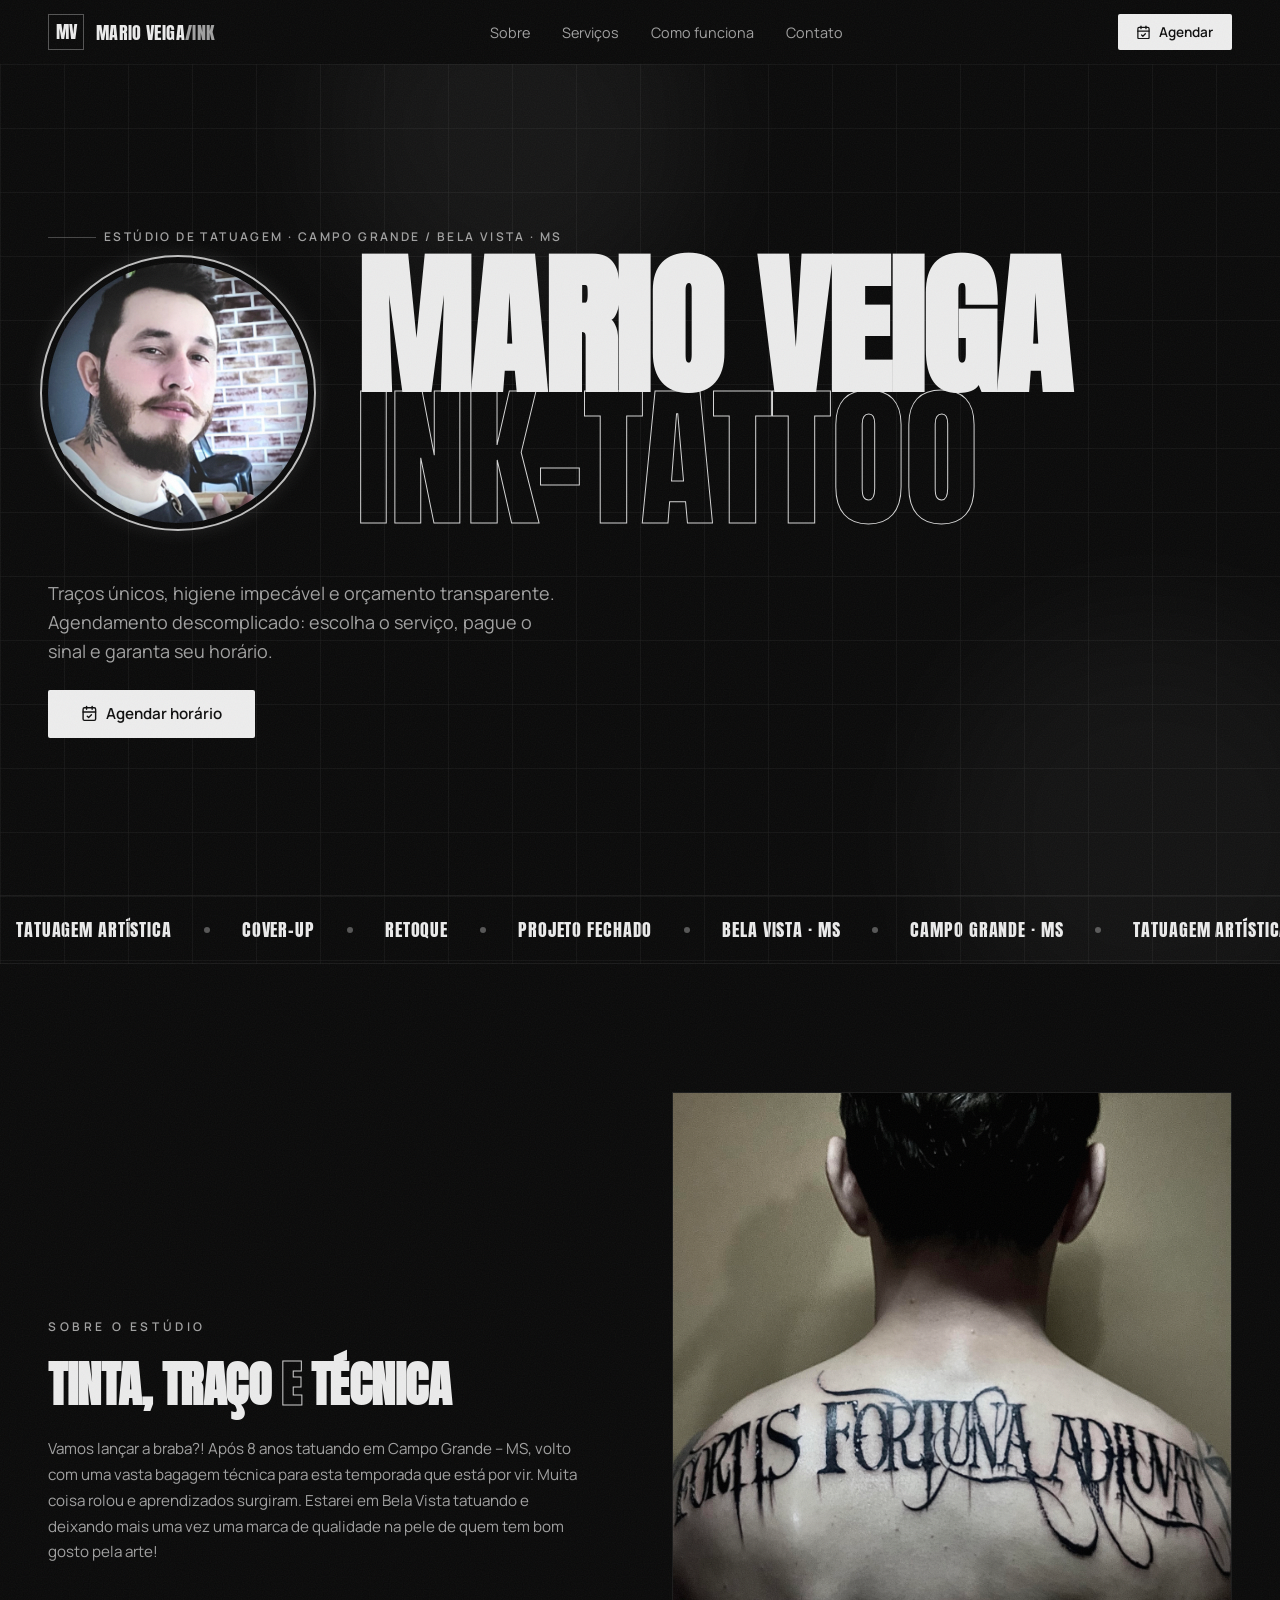
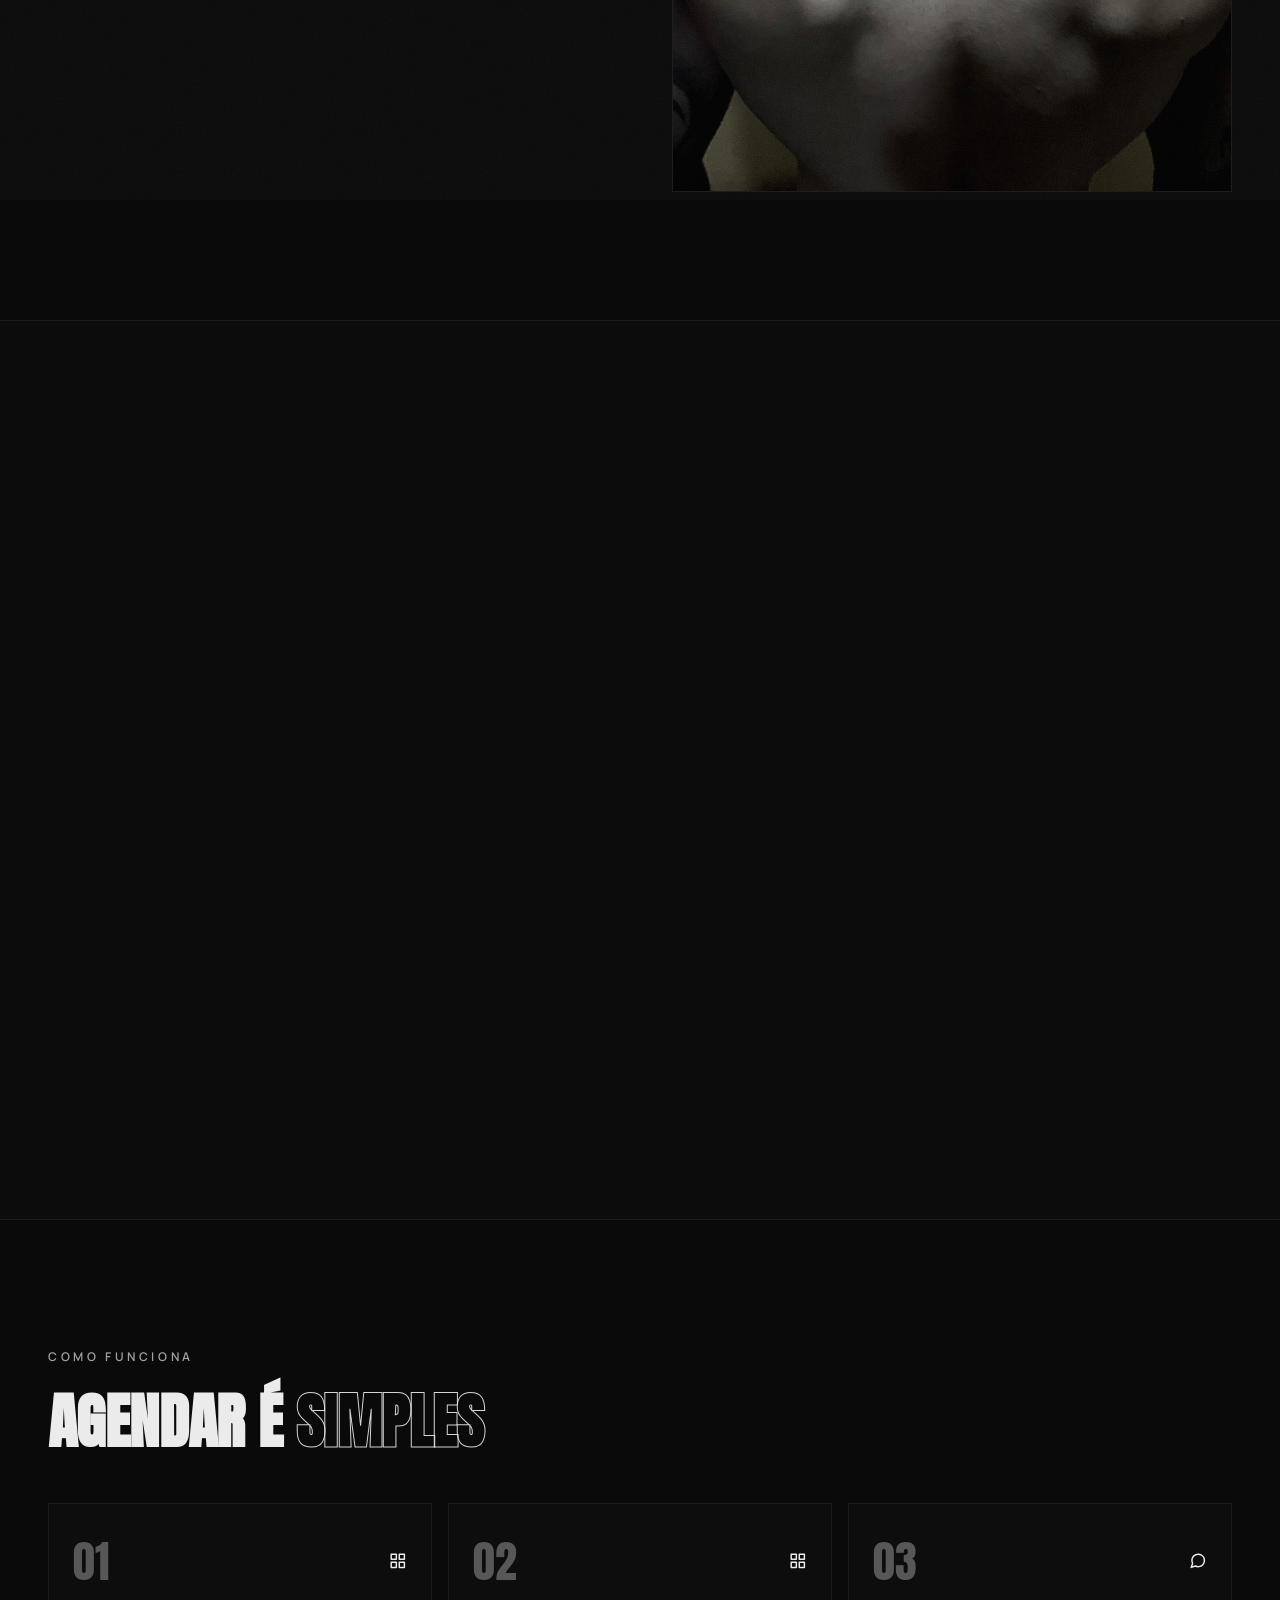
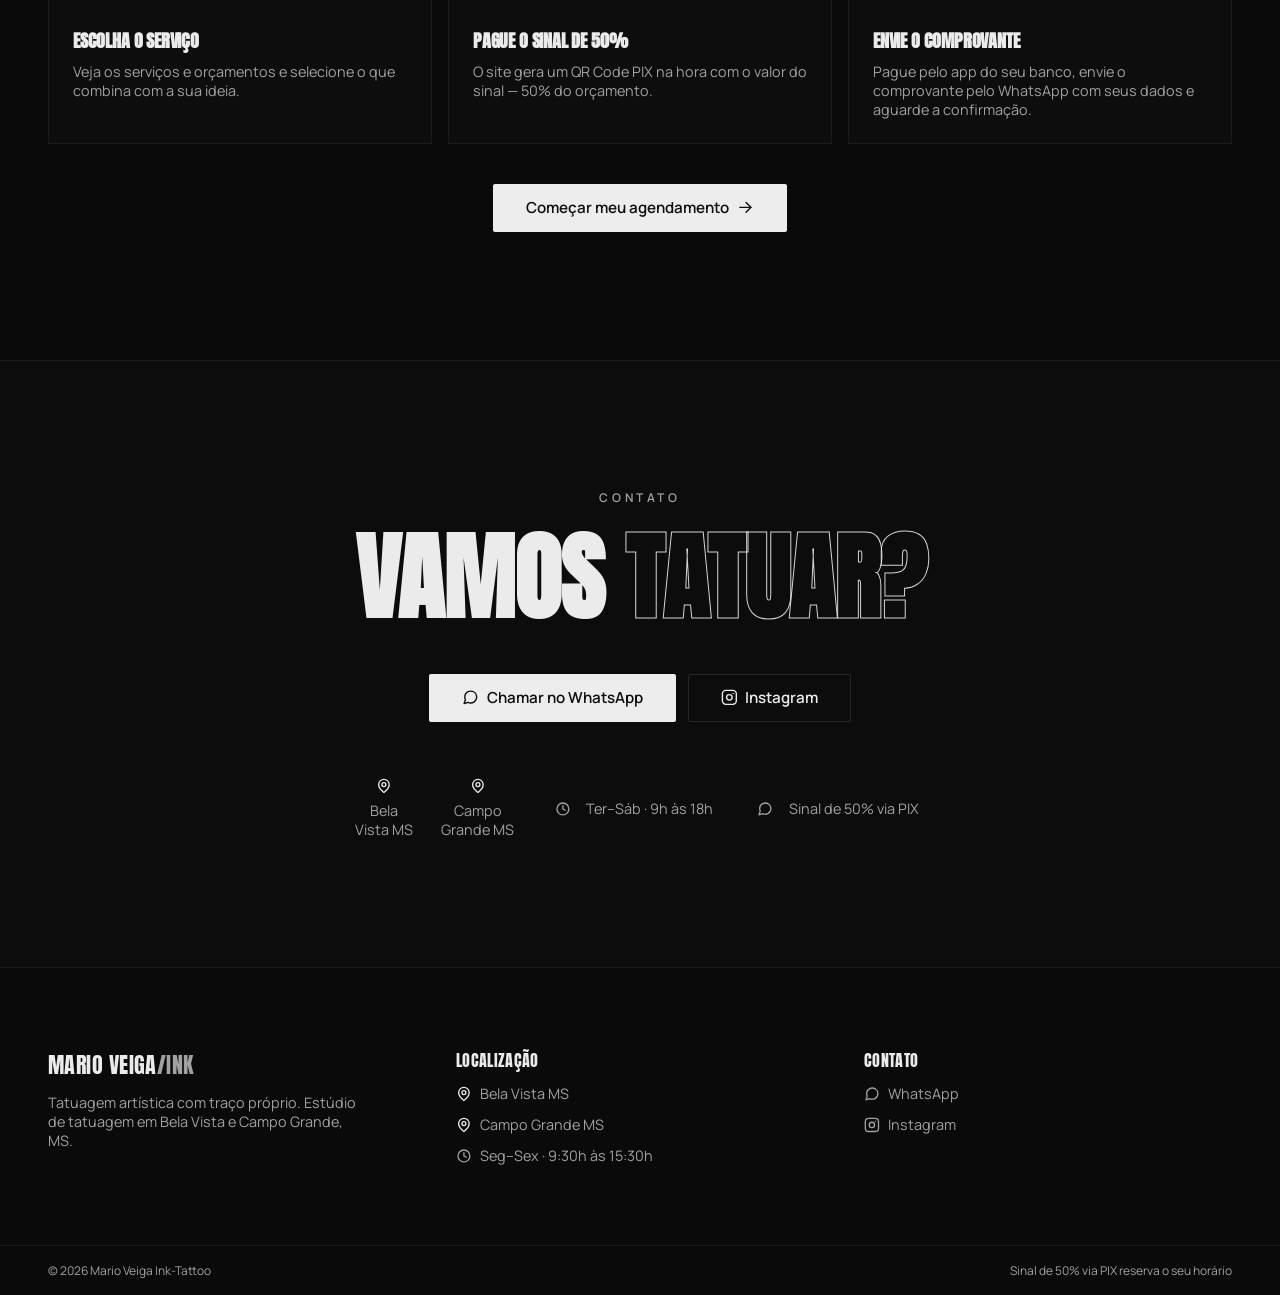
==== commit 2c524319: "fix: corrige html; informação no sobre" ====
--- a/index.html
+++ b/index.html
@@ -2,7 +2,7 @@
 <html lang="pt-BR">
   <head>
     <meta charset="UTF-8" />
-    <link href="./favicon.ico" rel="icon shortcut" />
+    <link rel="icon" href="./assets/img/favicon.svg" type="image/svg+xml" />
     <meta name="viewport" content="width=device-width, initial-scale=1.0" />
     <link rel="preconnect" href="https://fonts.googleapis.com" />
     <link rel="preconnect" href="https://fonts.gstatic.com" crossorigin />
@@ -25,7 +25,6 @@
     <meta name="author" content="Mario Veiga Ink-Tattoo" />
   </head>
   <body class="grain" data-page="index">
-    <!-- ===== Navbar ===== -->
     <header class="navbar">
       <div class="container navbar-row">
         <a href="index.html" class="brand">
@@ -95,7 +94,6 @@
     </header>
 
     <main>
-      <!-- ===== Hero ===== -->
       <section class="hero">
         <div class="hero-grid"></div>
         <div class="hero-glow-a"></div>
@@ -187,7 +185,6 @@
         </div>
       </section>
 
-      <!-- ===== Sobre ===== -->
       <section id="sobre" class="section container">
         <div class="about-grid">
           <div class="reveal">
@@ -196,7 +193,7 @@
               Tinta, traço <span class="text-outline">e</span> técnica
             </h2>
             <p class="about-copy">
-              Vamos lançar a braba?! Após 10 anos tatuando em Campo Grande – MS,
+              Vamos lançar a braba?! Após 8 anos tatuando em Campo Grande – MS,
               volto com uma vasta bagagem técnica para esta temporada que está
               por vir. Muita coisa rolou e aprendizados surgiram. Estarei em
               Bela Vista tatuando e deixando mais uma vez uma marca de qualidade
@@ -215,7 +212,6 @@
         </div>
       </section>
 
-      <!-- ===== Serviços ===== -->
       <section id="servicos" class="section-bordered">
         <div class="container section">
           <div class="services-head reveal">
@@ -235,7 +231,6 @@
         </div>
       </section>
 
-      <!-- ===== Como funciona ===== -->
       <section id="como-funciona" class="section container">
         <div class="how-head reveal">
           <p class="eyebrow">COMO FUNCIONA</p>
@@ -305,7 +300,6 @@
         </div>
       </section>
 
-      <!-- ===== Contato ===== -->
       <section
         id="contato"
         class="section-top-border"
@@ -372,7 +366,6 @@
       </section>
     </main>
 
-    <!-- ===== Rodapé ===== -->
     <footer class="section-top-border">
       <div class="container footer-top">
         <div>
--- a/assets/css/variables.css
+++ b/assets/css/variables.css
@@ -1,7 +1,4 @@
-/* ============================================================
-   Mario Veiga Ink-Tattoo — folha de estilos única
-   Tema: preto e cinza, tipografia Anton (display) + Manrope (texto)
-   ============================================================ */
+
 
 :root {
   --background: hsl(0 0% 4%);
--- a/assets/css/resset.css
+++ b/assets/css/resset.css
@@ -1,4 +1,4 @@
-/* ---------- Reset ---------- */
+
 *,
 *::before,
 *::after {
--- a/assets/css/base.css
+++ b/assets/css/base.css
@@ -1,4 +1,4 @@
-/* ---------- Layout ---------- */
+
 .container {
   width: 100%;
   max-width: 1280px;
@@ -22,7 +22,7 @@
   border-top: 1px solid var(--border-soft);
 }
 
-/* ---------- Grain overlay ---------- */
+
 .grain {
   position: relative;
   min-height: 100vh;
@@ -39,7 +39,7 @@
   background-image: url("data:image/svg+xml,%3Csvg xmlns='http://www.w3.org/2000/svg' width='300' height='300'%3E%3Cfilter id='n'%3E%3CfeTurbulence type='fractalNoise' baseFrequency='0.85' numOctaves='2' stitchTiles='stitch'/%3E%3C/filter%3E%3Crect width='100%25' height='100%25' filter='url(%23n)'/%3E%3C/svg%3E");
 }
 
-/* ---------- Reveal-on-scroll ---------- */
+
 .reveal {
   opacity: 0;
   transform: translateY(24px);
@@ -53,7 +53,7 @@
   transform: translateY(0);
 }
 
-/* ---------- Typography ---------- */
+
 .eyebrow {
   margin-bottom: 1.5rem;
   font-size: 0.75rem;
@@ -77,5 +77,4 @@
   color: var(--muted-foreground);
 }
 
-/* Todo comportamento responsivo (media queries) deste arquivo
-   foi movido para assets/css/responsive.css */
+
--- a/assets/css/components.css
+++ b/assets/css/components.css
@@ -1,4 +1,4 @@
-/* ---------- Buttons ---------- */
+
 .btn {
   display: inline-flex;
   align-items: center;
--- a/assets/css/navbar.css
+++ b/assets/css/navbar.css
@@ -1,8 +1,6 @@
 
 Navbar · CSS
-/* ============================================================
-   Navbar
-   ============================================================ */
+
 .navbar {
   position: fixed;
   inset-inline: 0;
@@ -45,9 +43,7 @@
   text-transform: uppercase;
 }
  
-/* Mobile-first: menu de desktop e CTA ficam ocultos por padrão,
-   o toggle do menu mobile fica visível. A troca para desktop
-   está em responsive.css (≥768px). */
+
 .nav-links {
   display: none;
   align-items: center;
--- a/assets/css/style.css
+++ b/assets/css/style.css
@@ -1,12 +1,10 @@
-/* ============================================================
-   HERO SECTION
-   ============================================================ */
+
 .hero {
   position: relative;
   display: flex;
   flex-direction: column;
   min-height: 100vh;
-  min-height: 100dvh; /* Altura perfeita em navegadores mobile */
+  min-height: 100dvh; 
   overflow: hidden;
   background-color: hsl(0 0% 4%);
 }
@@ -17,7 +15,7 @@
   background-image:
     linear-gradient(to right, hsl(0 0% 15% / 0.35) 1px, transparent 1px),
     linear-gradient(to bottom, hsl(0 0% 15% / 0.35) 1px, transparent 1px);
-  background-size: 40px 40px; /* Grade menor para melhor escala em telas pequenas */
+  background-size: 40px 40px; 
 }
 
 .hero-glow-a,
@@ -50,7 +48,7 @@
   display: flex;
   flex-direction: column;
   justify-content: center;
-  padding-top: 6rem; /* Dá espaço para a Navbar fixa */
+  padding-top: 6rem; 
   padding-bottom: 4rem;
   z-index: 2;
 }
@@ -59,7 +57,7 @@
   position: relative;
   display: flex;
   flex-direction: column;
-  align-items: center; /* Centraliza tudo por padrão no Mobile */
+  align-items: center; 
   text-align: center;
   width: 100%;
 }
@@ -68,7 +66,7 @@
   margin-bottom: 1.5rem;
   display: flex;
   align-items: center;
-  flex-direction: column; /* Empilha o traço e o texto no mobile */
+  flex-direction: column; 
   gap: 0.5rem;
   font-size: 0.7rem;
   font-weight: 600;
@@ -84,10 +82,7 @@
   background: hsl(0 0% 63% / 0.4);
 }
 
-/* Grupo foto + título: no mobile fica empilhado (foto em cima
-   do título), no desktop fica lado a lado — ver responsive.css
-   (≥1024px). Sem position:absolute, sem padding manual: o
-   espaçamento entre foto e texto é só o "gap" do flex. */
+
 .hero-title-group {
   display: flex;
   flex-direction: column;
@@ -104,7 +99,7 @@
 }
 
 .hero-title {
-  /* Escala perfeita de 2.2rem até o limite que o container permitir */
+  
   font-size: clamp(2.2rem, 12vw, 10.5rem);
   line-height: 0.85;
   text-align: center;
@@ -136,11 +131,7 @@
   width: 100%;
 }
 
-/* FOTO DE PERFIL
-   Item flex normal dentro de .hero-title-group — nada de
-   position:absolute. O tamanho muda por breakpoint (ver
-   responsive.css), mas width sempre é igual a height, então
-   é sempre um círculo perfeito (nunca uma "oval"). */
+
 .about-placeholder-Selfie {
   position: relative;
   flex-shrink: 0;
@@ -180,12 +171,7 @@
   animation: selfie-enter 1.1s cubic-bezier(0.16, 1, 0.3, 1) forwards;
 }
 
-/* Antes essa animação sempre terminava em translateX(0),
-   o que anulava qualquer posição horizontal definida em CSS
-   estático — por isso a foto nunca ficava onde devia no
-   desktop, não importava o que a gente mudasse. Agora ela só
-   faz fade + leve zoom, então o estado final da animação bate
-   exatamente com o estado de repouso definido acima. */
+
 @keyframes selfie-enter {
   0% {
     opacity: 0;
@@ -210,14 +196,7 @@
   }
 }
 
-/* ============================================================
-   SOBRE (ABOUT)
-   Obs: essa seção não tinha CSS em nenhum arquivo do projeto —
-   só existia no HTML. Regras adicionadas do zero, mobile-first,
-   seguindo o mesmo padrão visual das outras seções (grid,
-   bordas finas, mesma paleta). O breakpoint de 2 colunas está
-   em responsive.css.
-   ============================================================ */
+
 .about-grid {
   display: grid;
   gap: 2.5rem;
@@ -255,9 +234,7 @@
   display: block;
 }
 
-/* ============================================================
-   SERVIÇOS (SERVICES)
-   ============================================================ */
+
 .services-head h2 {
   font-size: clamp(2.2rem, 6vw, 3.75rem);
   line-height: 1.1;
@@ -355,9 +332,7 @@
   font-size: 1rem;
 }
 
-/* ============================================================
-   COMO FUNCIONA (HOW IT WORKS)
-   ============================================================ */
+
 .how-head {
   margin-bottom: 3rem;
 }
@@ -406,9 +381,7 @@
   text-align: center;
 }
 
-/* ============================================================
-   CONTATO & LOCALIZAÇÕES (CONTACT)
-   ============================================================ */
+
 .contact-inner {
   text-align: center;
 }
@@ -475,9 +448,7 @@
   gap: 1rem;
 }
 
-/* ============================================================
-   FOOTER
-   ============================================================ */
+
 .footer-top {
   display: grid;
   gap: 2.5rem;
@@ -555,9 +526,7 @@
   color: var(--muted-foreground);
 }
 
-/* ============================================================
-   PÁGINA DE AGENDAMENTO (BOOKING PAGE)
-   ============================================================ */
+
 .booking-main {
   padding-top: 7rem;
   padding-bottom: 8rem;
@@ -578,9 +547,7 @@
   color: var(--muted-foreground);
 }
 
-/* Mobile-first: 2 colunas no celular (4 itens ficavam
-   espremidos em telas de 320-360px), 4 colunas a partir
-   de 480px — ver responsive.css */
+
 .steps-bar {
   margin-bottom: 2.5rem;
   display: grid;
@@ -614,18 +581,12 @@
   display: none;
 }
 
-/* Sem isso o JS mostrava step-short E step-full ao mesmo tempo
-   (o "SERVIÇO SERVIÇO" duplicado) — o step-full já tinha regra
-   de esconder, faltava o par pro step-short. */
+
 .steps-bar .step-short {
   display: inline;
 }
 
-/* ---------- Visibilidade dos passos ----------
-   O JS (booking.js) alterna a classe "active" em cada
-   .booking-step conforme bookingState.step. Sem isso, os 4
-   passos (Serviço, Dados, Pagamento, Confirmação) apareciam
-   todos ao mesmo tempo, empilhados. */
+
 .booking-step {
   display: none;
 }
@@ -634,9 +595,7 @@
   display: block;
 }
 
-/* ============================================================
-   PASSO 1 — SELEÇÃO DE SERVIÇO
-   ============================================================ */
+
 .service-select-grid {
   display: grid;
   gap: 1rem;
@@ -731,9 +690,7 @@
   color: var(--muted-foreground);
 }
 
-/* ============================================================
-   PASSO 2 — DADOS (FORMULÁRIO)
-   ============================================================ */
+
 .form-grid {
   display: grid;
   gap: 1rem;
@@ -786,7 +743,7 @@
 .form-actions {
   margin-top: 1.5rem;
   display: flex;
-  flex-direction: column-reverse; /* botão principal fica em cima no mobile */
+  flex-direction: column-reverse; 
   gap: 1rem;
 }
 
@@ -794,9 +751,7 @@
   width: 100%;
 }
 
-/* ============================================================
-   PASSO 3 — PAGAMENTO (PIX)
-   ============================================================ */
+
 .payment-grid {
   display: grid;
   gap: 2rem;
@@ -899,9 +854,7 @@
   color: var(--muted-foreground);
 }
 
-/* ============================================================
-   PASSO 4 — CONFIRMAÇÃO
-   ============================================================ */
+
 .confirmation-box {
   padding: 2rem 0;
   text-align: center;
@@ -965,9 +918,7 @@
   color: var(--muted-foreground);
 }
 
-/* ============================================================
-   PÁGINA 404
-   ============================================================ */
+
 .notfound {
   min-height: 100vh;
   display: flex;
@@ -997,9 +948,7 @@
   color: hsl(210 90% 75%);
 }
 
-/* ============================================================
-   LETREIRO CORRIDO (MARQUEE)
-   ============================================================ */
+
 .marquee-track {
   width: 100%;
   max-width: 100vw;
@@ -1056,5 +1005,4 @@
   }
 }
 
-/* Todo comportamento responsivo (media queries) deste arquivo
-   foi movido para assets/css/responsive.css */
+
--- a/assets/css/responsive.css
+++ b/assets/css/responsive.css
@@ -1,51 +1,24 @@
-/* ============================================================
-   RESPONSIVE.CSS
-   Todas as media queries do projeto, num só lugar.
-
-   Regra de ouro: NUNCA adicione @media dentro dos outros
-   arquivos (base.css, navbar.css, style.css...) — toda regra
-   responsiva nasce e mora aqui.
-
-   Carregamento: este arquivo deve ser o ÚLTIMO <link> do HTML,
-   depois de todos os outros CSS, para que as sobrescritas
-   funcionem corretamente na cascata.
-
-   Escala de breakpoints usada no projeto:
-     480px  → telas de celular um pouco maiores
-     640px  → celular grande / phablet
-     768px  → tablet
-     1024px → notebook / desktop pequeno
-     1280px → desktop grande
-   ============================================================ */
-
-/* ============================================================
-   ≥ 480px
-   ============================================================ */
+
+
+
 @media (min-width: 480px) {
-  /* booking.html — steps-bar: 4 colunas a partir daqui.
-     Abaixo de 480px fica em 2 colunas (definido em style.css)
-     porque 4 colunas espremia demais em telas de 320-360px. */
+  
   .steps-bar {
     grid-template-columns: repeat(4, 1fr);
   }
 }
 
-/* ============================================================
-   ≤ 480px (regra invertida: esconde recursos em telas muito estreitas)
-   ============================================================ */
+
 @media (max-width: 480px) {
-  /* index.html — hero-actions: botões ocupam a largura toda
-     em telas muito estreitas para facilitar o toque. */
+  
   .hero-actions .btn {
     width: 100%;
   }
 }
 
-/* ============================================================
-   ≥ 640px
-   ============================================================ */
+
 @media (min-width: 640px) {
-  /* index.html — contato: botões lado a lado em vez de empilhados */
+  
   .contact-actions {
     flex-direction: row;
   }
@@ -53,12 +26,12 @@
     width: auto;
   }
 
-  /* index.html — bloco de infos de contato em 3 colunas */
+  
   .contact-info {
     grid-template-columns: repeat(3, 1fr);
   }
 
-  /* agendar.html — mostra o texto completo do step, não só o número */
+  
   .steps-bar .step-full {
     display: inline;
   }
@@ -66,8 +39,7 @@
     display: none;
   }
 
-  /* agendar.html — cards de serviço, campos do formulário e
-     resumo do pagamento em 2 colunas a partir daqui */
+  
   .service-select-grid {
     grid-template-columns: repeat(2, 1fr);
   }
@@ -78,27 +50,22 @@
     grid-template-columns: 1fr 1fr;
   }
 
-  /* base.css — mais folga lateral a partir daqui (não mexe
-     no .section, então nunca conflita com o padding vertical) */
+  
   .container {
     padding-left: 2rem;
     padding-right: 2rem;
   }
 }
 
-/* ============================================================
-   ≥ 768px
-   ============================================================ */
+
 @media (min-width: 768px) {
-  /* base.css — respiro vertical maior nas seções em telas médias+
-     (só top/bottom — o horizontal é responsabilidade do .container,
-     ajustado logo acima, pra nunca mais um sobrescrever o outro) */
+  
   .section {
     padding-top: 8rem;
     padding-bottom: 8rem;
   }
 
-  /* navbar.css — troca menu mobile pelo menu de desktop */
+  
   .nav-links,
   .navbar-cta {
     display: flex;
@@ -107,22 +74,22 @@
     display: none;
   }
 
-  /* index.html — hero: grade de fundo mais espaçada em telas maiores */
+  
   .hero-grid {
     background-size: 64px 64px;
   }
 
-  /* index.html — cards de serviços em 2 colunas */
+  
   .services-grid {
     grid-template-columns: repeat(2, 1fr);
   }
 
-  /* index.html — cards "como funciona" em 3 colunas */
+  
   .how-grid {
     grid-template-columns: repeat(3, 1fr);
   }
 
-  /* index.html — rodapé em 3 colunas */
+  
   .footer-top {
     grid-template-columns: repeat(3, 1fr);
   }
@@ -130,24 +97,20 @@
     flex-direction: row;
   }
 
-  /* agendar.html — mais respiro vertical no topo */
+  
   .booking-main {
     padding-top: 8rem;
     padding-bottom: 8rem;
   }
 
-  /* index.html — footer também ganha mais respiro vertical
-     (mesma correção: nunca usar "padding: Xrem 0" numa tag que
-     também é .container, ou o horizontal some) */
+  
   .footer-top {
     padding-top: 5rem;
     padding-bottom: 5rem;
   }
 }
 
-/* ============================================================
-   ≥ 1024px  (layout "desktop" do Hero)
-   ============================================================ */
+
 @media (min-width: 1024px) {
   .hero-glow-a {
     top: -8rem;
@@ -178,12 +141,7 @@
     width: 3rem;
   }
 
-  /* Foto e título lado a lado (a estrutura antiga usava
-     position:absolute + padding-left fixo no título pra
-     "abrir espaço" pra foto — isso estourava em telas de
-     1024-1279px e nunca respeitava o tamanho real da foto.
-     Com .hero-title-group em flex-row, o espaçamento é
-     sempre o gap real entre os dois, em qualquer largura.) */
+  
   .hero-title-group {
     flex-direction: row;
     align-items: center;
@@ -218,42 +176,33 @@
     justify-content: flex-start;
   }
 
-  /* index.html — seção "Sobre" em 2 colunas (texto + foto) */
+  
   .about-grid {
     grid-template-columns: 1fr 1fr;
     gap: 4rem;
   }
 
-  /* base.css — mais um passo de folga lateral em telas grandes */
+  
   .container {
     padding-left: 3rem;
     padding-right: 3rem;
   }
 }
 
-/* ============================================================
-   ≥ 1280px
-   ============================================================ */
+
 @media (min-width: 1280px) {
-  /* index.html — copy do hero um pouco maior em telas grandes */
+  
   .hero-copy {
     font-size: 1.125rem;
   }
 
-  /* index.html — cards de serviços em 3 colunas */
+  
   .services-grid {
     grid-template-columns: repeat(3, 1fr);
   }
 }
 
-/* ============================================================
-   prefers-reduced-motion
-   (Consolidado: antes existia em 3 lugares diferentes —
-   base.css/.reveal, style.css/.my-selfie, style.css/.marquee-strip.
-   Fica por último de propósito, para sempre vencer qualquer
-   outra regra de animação/transform acima, independente do
-   breakpoint ativo.)
-   ============================================================ */
+
 @media (prefers-reduced-motion: reduce) {
   html {
     scroll-behavior: auto;
